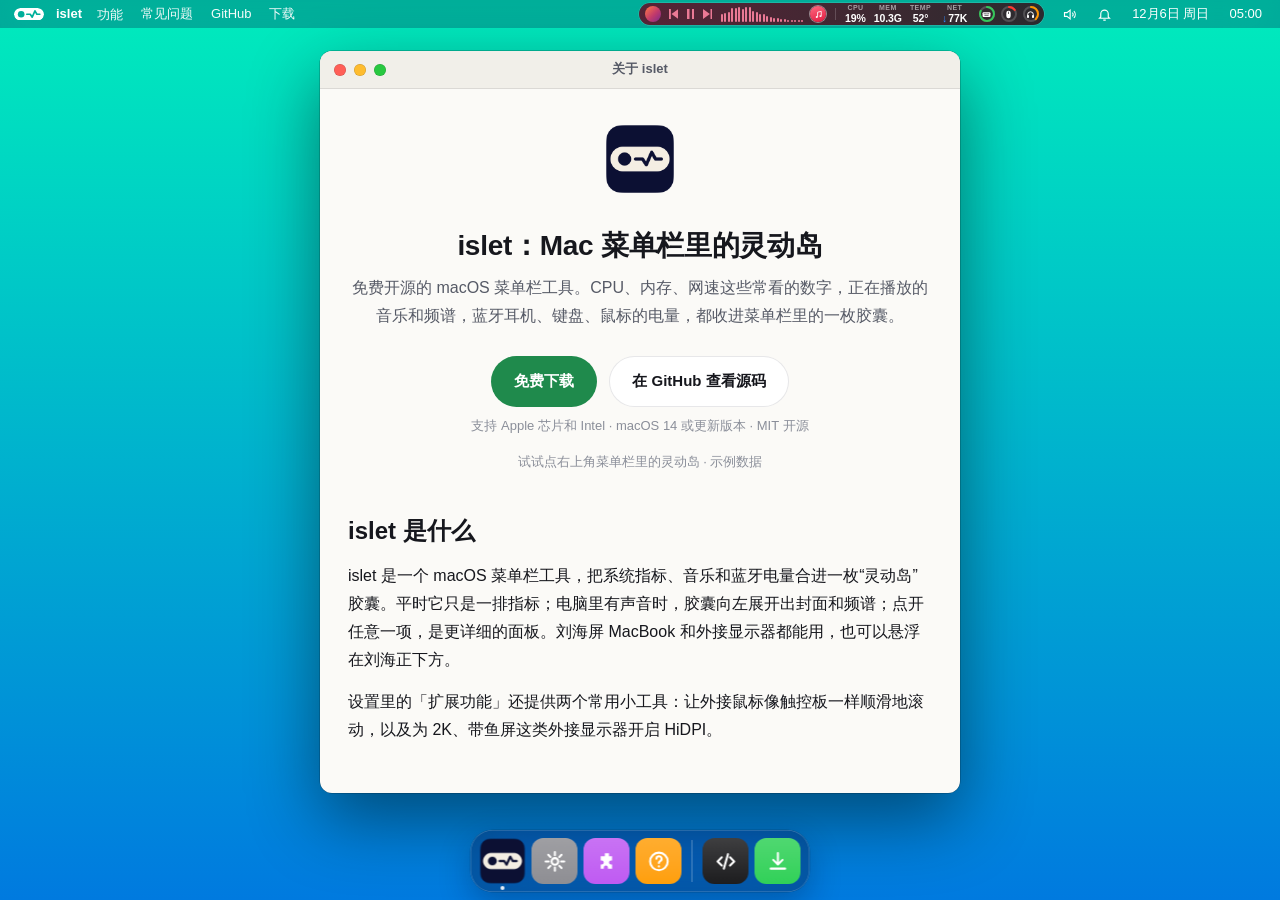
==== docs/index.html @ e3c12583 "官网：GitHub Pages 首页做成可交互的 macOS 桌面演示，另有 6 个功能介绍页 Co-Authored-By: Claude Opus 5.5 <noreply@anthropic.c" ====
<!doctype html>
<html lang="zh-CN">
<head>
<meta charset="utf-8">
<meta name="viewport" content="width=device-width, initial-scale=1">
<title>islet：免费开源的 Mac 菜单栏灵动岛</title>
<meta name="description" content="islet 是免费开源的 Mac 菜单栏工具：在菜单栏显示 CPU、内存、网速、温度等系统指标，正在播放的音乐和实时频谱，蓝牙耳机键盘鼠标电量，还支持鼠标平滑滚动和外接显示器 HiDPI。">
<link rel="canonical" href="https://buerxzhang.github.io/islet/">
<meta property="og:type" content="website">
<meta property="og:title" content="islet：免费开源的 Mac 菜单栏灵动岛">
<meta property="og:description" content="islet 是免费开源的 Mac 菜单栏工具：在菜单栏显示 CPU、内存、网速、温度等系统指标，正在播放的音乐和实时频谱，蓝牙耳机键盘鼠标电量，还支持鼠标平滑滚动和外接显示器 HiDPI。">
<meta property="og:url" content="https://buerxzhang.github.io/islet/">
<meta property="og:image" content="https://buerxzhang.github.io/islet/screenshots/hero.png">
<link rel="icon" href="icon.png">
<link rel="stylesheet" href="style.css">
<link rel="stylesheet" href="desktop.css">
<script type="application/ld+json">{"@context": "https://schema.org", "@type": "SoftwareApplication", "name": "islet", "operatingSystem": "macOS 14 或更新版本", "applicationCategory": "UtilitiesApplication", "description": "免费开源的 Mac 菜单栏灵动岛：系统指标、音乐频谱、蓝牙电量，以及鼠标平滑滚动和外接显示器 HiDPI。", "offers": {"@type": "Offer", "price": "0", "priceCurrency": "CNY"}, "downloadUrl": "https://github.com/Buerxzhang/islet/releases/latest", "url": "https://buerxzhang.github.io/islet/", "image": "https://buerxzhang.github.io/islet/screenshots/hero.png", "license": "https://opensource.org/licenses/MIT"}</script>
<script type="application/ld+json">{"@context": "https://schema.org", "@type": "FAQPage", "mainEntity": [{"@type": "Question", "name": "islet 免费吗？", "acceptedAnswer": {"@type": "Answer", "text": "免费，开源，使用 MIT 许可证，源代码在 GitHub 上公开。"}}, {"@type": "Question", "name": "支持哪些 Mac？", "acceptedAnswer": {"@type": "Answer", "text": "支持 Apple 芯片和 Intel，需要 macOS 14 或更新版本；实时频谱需要 macOS 14.2 或更新版本。刘海屏 MacBook 和外接显示器都能用。"}}, {"@type": "Question", "name": "第一次打开提示「无法验证开发者」怎么办？", "acceptedAnswer": {"@type": "Answer", "text": "在「应用程序」里右键 islet，选「打开」；或者到「系统设置 → 隐私与安全性」点「仍要打开」。"}}, {"@type": "Question", "name": "会收集我的数据吗？", "acceptedAnswer": {"@type": "Answer", "text": "不收集、不上传任何使用数据。只在查询公网 IP、测量延迟、检查和下载更新、查询 GitHub 标星数时联网；画频谱只读取电脑播放的声音，不录麦克风。"}}, {"@type": "Question", "name": "怎么更新？", "acceptedAnswer": {"@type": "Answer", "text": "在 islet 设置的「关于」页检查更新：先下载，下载好后再点重启完成更新，设置会保留。"}}]}</script>
</head>
<body>
<header class="top"><div class="wrap">
<a class="brand" href="./" data-win="about"><img src="icon.png" alt=""><svg class="mark" viewBox="152 362 720 300" aria-hidden="true"><mask id="m"><rect x="152" y="362" width="720" height="300" rx="150" fill="#fff"/><circle cx="324" cy="512" r="80" fill="#000"/><path d="M458 512H542L589 582L655 430L701 512H772" fill="none" stroke="#000" stroke-width="40" stroke-linecap="round" stroke-linejoin="round"/></mask><rect x="152" y="362" width="720" height="300" rx="150" fill="currentColor" mask="url(#m)"/></svg>islet</a>
<nav class="top">
<div class="mmenu"><a href="#features">功能</a><div class="drop">
<a href="system-monitor.html">系统指标</a>
<a href="notch-island.html">刘海灵动岛</a>
<a href="music-spectrum.html">音乐与频谱</a>
<a href="bluetooth-battery.html">蓝牙电量</a>
<a href="smooth-scroll.html">鼠标平滑滚动</a>
<a href="hidpi.html">外接屏 HiDPI</a>
<hr><a href="#features">全部功能</a></div></div>
<a href="#faq" data-win="faq">常见问题</a><a href="https://github.com/Buerxzhang/islet" target="_blank" rel="noopener">GitHub</a><a href="https://github.com/Buerxzhang/islet/releases/latest">下载</a>
</nav>
<div class="mright"><span class="island-mount"></span><button class="mi" data-pop="sound" aria-label="声音"><svg viewBox="0 0 24 24"><path d="M4 9h4l5-4v14l-5-4H4z"/><path d="M16.5 9a4 4 0 0 1 0 6M19 6.5a8 8 0 0 1 0 11"/></svg></button><button class="mi" data-pop="notif" aria-label="通知"><svg viewBox="0 0 24 24"><path d="M6 16v-5a6 6 0 0 1 12 0v5l2 2H4zM10 21h4"/></svg></button><span class="mi mdate"></span><span class="mi mtime"></span></div>
</div></header>
<main class="wrap desktop">
<section class="win" id="about"><div class="tb"><span class="tl r" title="关闭"></span><span class="tl y" title="关闭"></span><span class="tl g" title="放大"></span><span class="ttl">关于 islet</span></div><div class="wcontent">
<div class="hero">
<img class="icon" src="icon.png" alt="islet 图标">
<h1>islet：Mac 菜单栏里的灵动岛</h1>
<p class="lead">免费开源的 macOS 菜单栏工具。CPU、内存、网速这些常看的数字，正在播放的音乐和频谱，蓝牙耳机、键盘、鼠标的电量，都收进菜单栏里的一枚胶囊。</p>
<div class="actions"><a class="btn primary" href="https://github.com/Buerxzhang/islet/releases/latest">免费下载</a><a class="btn" href="https://github.com/Buerxzhang/islet" target="_blank" rel="noopener">在 GitHub 查看源码</a></div>
<p class="meta">支持 Apple 芯片和 Intel · macOS 14 或更新版本 · MIT 开源</p>
<p class="meta desk-only">试试点右上角菜单栏里的灵动岛 · 示例数据</p>
</div>
<figure class="shot page-only"><img src="screenshots/hero.png" width="860" alt="菜单栏里的 islet，下面是点开后的音乐和网速面板"></figure>

<section>
<h2>islet 是什么</h2>
<p>islet 是一个 macOS 菜单栏工具，把系统指标、音乐和蓝牙电量合进一枚“灵动岛”胶囊。平时它只是一排指标；电脑里有声音时，胶囊向左展开出封面和频谱；点开任意一项，是更详细的面板。刘海屏 MacBook 和外接显示器都能用，也可以悬浮在刘海正下方。</p>
<p>设置里的「扩展功能」还提供两个常用小工具：让外接鼠标像触控板一样顺滑地滚动，以及为 2K、带鱼屏这类外接显示器开启 HiDPI。</p>
</section>

<section id="features">
<h2>功能</h2>
<div class="grid">
<a class="card" href="system-monitor.html"><strong>Mac 菜单栏怎么显示 CPU、内存、网速和温度</strong><span>CPU、GPU、内存、网速、温度、功耗、风扇，一排看全，点开有走势和应用排行。</span></a>
<a class="card" href="notch-island.html"><strong>Mac 上有类似 iPhone 灵动岛的软件吗</strong><span>刘海屏和普通屏都能用：平时是一排指标，有声音时展开封面和频谱。</span></a>
<a class="card" href="music-spectrum.html"><strong>Mac 菜单栏显示正在播放的音乐和实时频谱</strong><span>支持常见的音乐播放器，频谱跟着封面变色。</span></a>
<a class="card" href="bluetooth-battery.html"><strong>Mac 菜单栏怎么直接看到蓝牙耳机、键盘、鼠标的电量</strong><span>每台设备一个电量圆环，低电量自动提醒，点一下就能连接或断开。</span></a>
<a class="card" href="smooth-scroll.html"><strong>Mac 外接鼠标滚轮一卡一卡的，怎么像触控板一样顺滑</strong><span>让有刻度的鼠标滚轮滚得像触控板一样顺滑，触控板不受影响。</span></a>
<a class="card" href="hidpi.html"><strong>Mac 外接 2K 显示器字体发虚，怎么开启 HiDPI</strong><span>一键为 2K、带鱼屏添加 HiDPI 档位，文字更细腻，切换分辨率也更直观。</span></a>
</div>
</section>
</div></section>

<section class="win closed" id="faq"><div class="tb"><span class="tl r" title="关闭"></span><span class="tl y" title="关闭"></span><span class="tl g" title="放大"></span><span class="ttl">常见问题</span></div><div class="wcontent">
<h2>常见问题</h2>
<details><summary>islet 免费吗？</summary><p>免费，开源，使用 MIT 许可证，源代码在 GitHub 上公开。</p></details>
<details><summary>支持哪些 Mac？</summary><p>支持 Apple 芯片和 Intel，需要 macOS 14 或更新版本；实时频谱需要 macOS 14.2 或更新版本。刘海屏 MacBook 和外接显示器都能用。</p></details>
<details><summary>第一次打开提示「无法验证开发者」怎么办？</summary><p>在「应用程序」里右键 islet，选「打开」；或者到「系统设置 → 隐私与安全性」点「仍要打开」。</p></details>
<details><summary>会收集我的数据吗？</summary><p>不收集、不上传任何使用数据。只在查询公网 IP、测量延迟、检查和下载更新、查询 GitHub 标星数时联网；画频谱只读取电脑播放的声音，不录麦克风。</p></details>
<details><summary>怎么更新？</summary><p>在 islet 设置的「关于」页检查更新：先下载，下载好后再点重启完成更新，设置会保留。</p></details>
</div></section>

<section class="win feature closed" id="feature"><div class="tb"><span class="tl r" title="关闭"></span><span class="tl y" title="关闭"></span><span class="tl g" title="放大"></span><span class="ttl">功能</span></div><div class="wcontent"></div></section>
</main>
<nav class="dock" aria-label="程序坞（装饰）"></nav>
<script src="desktop.js" defer></script>

<footer><div class="wrap">
islet · 菜单栏里的灵动岛 · 免费开源（MIT） · <a href="https://github.com/Buerxzhang/islet">GitHub</a> · <a href="https://github.com/Buerxzhang/islet/issues">反馈问题</a>
</div></footer>
</body>
</html>
---- docs/style.css ----
:root {
  --bg: #fbfaf7;
  --card: #ffffff;
  --text: #16171d;
  --text2: #565a66;
  --text3: #8a8e99;
  --line: rgba(20, 22, 40, 0.1);
  --accent: #0c1033;
  --accent-text: #2a4bd7;
  --cta: #1f8a4c;
  --cta-text: #ffffff;
  --soft: #f1efe9;
}
@media (prefers-color-scheme: dark) {
  :root {
    --bg: #0f1016;
    --card: #181a22;
    --text: #eceef3;
    --text2: #a7abb7;
    --text3: #737887;
    --line: rgba(255, 255, 255, 0.1);
    --accent: #f4eee3;
    --accent-text: #8fa7ff;
    --cta: #2fa463;
    --soft: #1d1f28;
  }
}
* { box-sizing: border-box; }
html { -webkit-text-size-adjust: 100%; }
body {
  margin: 0;
  background: var(--bg);
  color: var(--text);
  font-family: -apple-system, BlinkMacSystemFont, "PingFang SC", "Hiragino Sans GB", "Microsoft YaHei", sans-serif;
  font-size: 16px;
  line-height: 1.75;
}
a { color: var(--accent-text); text-decoration: none; }
a:hover { text-decoration: underline; }
img { max-width: 100%; height: auto; }
.wrap { max-width: 880px; margin: 0 auto; padding: 0 20px; }

header.top { border-bottom: 1px solid var(--line); }
header.top .wrap { display: flex; align-items: center; justify-content: space-between; height: 60px; gap: 16px; }
.brand { display: flex; align-items: center; gap: 10px; color: var(--text); font-weight: 600; font-size: 17px; }
.brand img { width: 28px; height: 28px; border-radius: 7px; }
.brand:hover { text-decoration: none; }
nav.top a { color: var(--text2); font-size: 14px; margin-left: 18px; }

.hero { text-align: center; padding: 56px 0 24px; }
.hero .icon { width: 104px; height: 104px; border-radius: 24px; }
h1 { font-size: 34px; line-height: 1.3; margin: 18px 0 10px; letter-spacing: -0.01em; }
.lead { font-size: 18px; color: var(--text2); max-width: 640px; margin: 0 auto; }
.actions { display: flex; justify-content: center; flex-wrap: wrap; gap: 12px; margin: 26px 0 8px; }
.btn { display: inline-block; padding: 11px 22px; border-radius: 999px; font-weight: 600; font-size: 15px; border: 1px solid var(--line); color: var(--text); background: var(--card); }
.btn.primary { background: var(--cta); color: var(--cta-text); border-color: transparent; }
.btn:hover { text-decoration: none; opacity: 0.92; }
.meta { color: var(--text3); font-size: 13px; text-align: center; }

.shot { margin: 28px auto; text-align: center; }
.shot img { border-radius: 14px; border: 1px solid var(--line); background: var(--card); }
.shot.bar img { border-radius: 10px; }
.shot figcaption { color: var(--text3); font-size: 13px; margin-top: 8px; }

section { padding: 28px 0; }
h2 { font-size: 24px; line-height: 1.4; margin: 0 0 14px; }
h3 { font-size: 18px; margin: 22px 0 6px; }
p { margin: 0 0 14px; }
ul, ol { padding-left: 22px; margin: 0 0 14px; }
li { margin: 4px 0; }

.grid { display: grid; grid-template-columns: repeat(auto-fit, minmax(240px, 1fr)); gap: 14px; }
.card { display: block; background: var(--card); border: 1px solid var(--line); border-radius: 14px; padding: 18px 18px 14px; color: var(--text); }
.card:hover { text-decoration: none; border-color: var(--accent-text); }
.card strong { display: block; font-size: 16px; margin-bottom: 4px; }
.card span { color: var(--text2); font-size: 14px; line-height: 1.6; }

.answer { background: var(--soft); border-radius: 14px; padding: 18px 20px; margin: 8px 0 20px; }
.answer p:last-child { margin-bottom: 0; }

details { border-bottom: 1px solid var(--line); padding: 12px 0; }
summary { cursor: pointer; font-weight: 600; }
details p { margin: 8px 0 0; color: var(--text2); }

.crumb { font-size: 13px; color: var(--text3); padding-top: 28px; }
.crumb a { color: var(--text3); }
article h1 { font-size: 30px; margin-top: 8px; }

footer { border-top: 1px solid var(--line); margin-top: 40px; padding: 26px 0 40px; color: var(--text3); font-size: 13px; }
footer a { color: var(--text2); }

@media (max-width: 600px) {
  h1 { font-size: 27px; }
  article h1 { font-size: 24px; }
  .lead { font-size: 16px; }
  nav.top a.hide-sm { display: none; }
}
---- docs/desktop.css ----
/* 首页：宽屏时整页是一张仿 macOS 的桌面（html.desk，由 desktop.js 打开）；
   窄屏或没有脚本时，同一份内容按普通网页排列。所有数字都是示例数据。 */

/* ---------- 普通网页（窄屏 / 无脚本） ---------- */
.mright, .dock, .win > .tb, .win.feature, .win.settings, .island-mount, .pop, .panel { display: none; }
.mmenu { position: relative; display: inline-block; }
.mmenu .drop { display: none; }
.win { display: block; }
.win .wcontent { padding: 0; }
#faq { padding-bottom: 20px; }

/* ---------- 桌面 ---------- */
html.desk, html.desk body { height: 100%; overflow: hidden; }
html.desk body {
  margin: 0; color: #1d1d1f; user-select: none; -webkit-user-select: none;
  font-family: -apple-system, BlinkMacSystemFont, "PingFang SC", "Hiragino Sans GB", sans-serif;
  /* 壁纸：上方青绿、下方蓝色的渐变 */
  background-image: linear-gradient(0deg, #007adf 0%, #00ecbc 100%);
}
html.desk a { text-decoration: none; }

/* 菜单栏 */
html.desk header.top { position: fixed; z-index: 9800; top: 0; left: 0; right: 0; height: 28px; border: 0;
  background: rgba(0, 45, 90, 0.34); backdrop-filter: blur(24px) saturate(1.4); -webkit-backdrop-filter: blur(24px) saturate(1.4); color: #fff; }
html.desk header.top .wrap { max-width: none; height: 28px; padding: 0 10px 0 14px; gap: 0; }
html.desk .brand { color: #fff; font-size: 13px; font-weight: 700; gap: 14px; }
html.desk .brand img { width: 16px; height: 16px; border-radius: 4px; }
html.desk nav.top { margin-right: auto; margin-left: 6px; display: flex; align-items: center; }
html.desk nav.top a, html.desk .mmenu > a { color: #fff; font-size: 13px; margin: 0; padding: 2px 9px; border-radius: 5px; display: inline-block; opacity: 0.95; }
html.desk nav.top a:hover, html.desk .mmenu.open > a { background: rgba(255,255,255,0.2); text-decoration: none; }
html.desk .mmenu .drop { display: none; position: absolute; top: 25px; left: 0; min-width: 300px; padding: 5px;
  background: rgba(246, 246, 250, 0.82); backdrop-filter: blur(30px); -webkit-backdrop-filter: blur(30px); border-radius: 9px;
  box-shadow: 0 12px 34px rgba(0,0,0,0.3), 0 0 0 0.5px rgba(0,0,0,0.2); }
html.desk .mmenu.open .drop { display: block; }
html.desk .mmenu .drop a { display: block; color: #1d1d1f; font-size: 13px; padding: 5px 10px; border-radius: 5px; opacity: 1; }
html.desk .mmenu .drop a:hover { background: #2f7cf6; color: #fff; }
html.desk .mmenu .drop hr { border: 0; height: 0.5px; background: rgba(0,0,0,0.15); margin: 4px 8px; }
html.desk .mright { display: flex; align-items: center; gap: 4px; color: #fff; font-size: 13px; }
html.desk .island-mount { display: block; margin-right: 6px; }
html.desk .mright .mi { border: 0; background: none; color: #fff; font: inherit; padding: 2px 8px; border-radius: 5px; display: flex; align-items: center; gap: 6px; cursor: default; }
html.desk .mright button.mi { cursor: pointer; }
html.desk .mright button.mi:hover, html.desk .mright .mi.open { background: rgba(255,255,255,0.2); }
html.desk .mright > .mi svg { width: 15px; height: 15px; fill: none; stroke: currentColor; stroke-width: 1.8; }
html.desk .mright .mtime { font-variant-numeric: tabular-nums; }

/* 窗口 */
html.desk main.desktop { position: fixed; top: 28px; left: 0; right: 0; bottom: 0; max-width: none; padding: 0; }
html.desk .win { display: flex; position: absolute; flex-direction: column; overflow: hidden; border-radius: 12px; background: var(--bg);
  box-shadow: 0 26px 70px rgba(0,0,0,0.45), 0 0 0 0.5px rgba(0,0,0,0.35); color: var(--text); padding: 0; user-select: text; -webkit-user-select: text; }
html.desk .win.closed { display: none; }
html.desk .win.max { left: 0 !important; top: 0 !important; width: 100% !important; height: calc(100% - 84px) !important; border-radius: 0; }
html.desk .win > .tb { display: flex; flex: none; height: 38px; align-items: center; gap: 8px; padding: 0 14px; position: relative;
  background: var(--soft); border-bottom: 1px solid var(--line); cursor: default; user-select: none; -webkit-user-select: none; }
html.desk .win > .tb .ttl { position: absolute; left: 80px; right: 80px; text-align: center; font-size: 13px; font-weight: 600; color: var(--text2); pointer-events: none; white-space: nowrap; overflow: hidden; text-overflow: ellipsis; }
html.desk .tl { width: 12px; height: 12px; border-radius: 50%; box-shadow: inset 0 0 0 0.5px rgba(0,0,0,0.2); cursor: pointer; position: relative; z-index: 1; }
html.desk .tl.r { background: #ff5f57; } html.desk .tl.y { background: #febc2e; } html.desk .tl.g { background: #28c840; }
html.desk .win > .tb:hover .tl::after { position: absolute; inset: 0; display: grid; place-items: center; font-size: 9px; line-height: 12px; color: rgba(0,0,0,0.55); font-weight: 700; }
html.desk .win > .tb:hover .tl.r::after { content: "×"; } html.desk .win > .tb:hover .tl.y::after { content: "–"; } html.desk .win > .tb:hover .tl.g::after { content: "+"; }
html.desk .win .wcontent { flex: 1; overflow-y: auto; padding: 0 28px 28px; scrollbar-width: thin; }
html.desk #about .hero { padding: 28px 0 8px; }
html.desk #about .hero .icon { width: 84px; height: 84px; }
html.desk #about h1 { font-size: 28px; }
html.desk #about .lead { font-size: 16px; }
html.desk #about section { padding: 18px 0; }
html.desk #faq .wcontent { padding-top: 18px; }
html.desk #faq h2 { display: none; }
html.desk .win.feature article h1 { font-size: 24px; }
html.desk .win.feature .crumb { display: none; }
html.desk .win .loading { color: var(--text3); padding: 40px 0; text-align: center; }
html.desk footer { display: none; }

/* 菜单栏弹出的小窗：声音、通知 */
html.desk .pop { display: none; position: fixed; top: 32px; z-index: 9600; width: 320px; padding: 12px; border-radius: 14px;
  background: var(--pn-glass); backdrop-filter: blur(30px); -webkit-backdrop-filter: blur(30px);
  box-shadow: 0 18px 50px rgba(0,0,0,0.35), 0 0 0 0.5px rgba(0,0,0,0.2); font-size: 12.5px; color: var(--pn-text); }
html.desk .pop.show { display: block; }
.pop h4 { margin: 2px 4px 10px; font-size: 13px; }
.pop .note { display: flex; gap: 10px; background: var(--pn-card); border-radius: 12px; padding: 10px 12px; margin-bottom: 8px; box-shadow: 0 0 0 0.5px var(--pn-stroke); }
.pop .note img { width: 28px; height: 28px; border-radius: 7px; flex: none; }
.pop .note b { display: block; font-size: 12.5px; }
.pop .note span { color: var(--pn-text2); }
.pop .note time { margin-left: auto; color: var(--pn-text3); font-size: 11px; white-space: nowrap; }
.pop .empty { text-align: center; color: var(--pn-text3); padding: 10px 0 4px; }
.pop .clear { display: block; margin: 4px auto 0; border: 0; background: none; color: var(--pn-accent-text); font: inherit; cursor: pointer; }

/* 程序坞：鼠标靠近时图标变大并把两边挤开（改的是尺寸，不是缩放，所以不会叠在一起） */
html.desk .dock { display: flex; position: fixed; z-index: 9700; left: 50%; bottom: 8px; transform: translateX(-50%); align-items: flex-end; gap: 6px; height: 62px;
  padding: 0 9px 8px; box-sizing: border-box; border-radius: 22px; background: rgba(8, 22, 52, 0.38); backdrop-filter: blur(26px) saturate(1.6); -webkit-backdrop-filter: blur(26px) saturate(1.6);
  box-shadow: 0 0 0 0.5px rgba(255,255,255,0.28) inset, 0 0 0 0.5px rgba(0,0,0,0.2), 0 12px 32px rgba(0,20,60,0.3); }
.dock .app { --s: 46px; position: relative; width: var(--s); height: var(--s); flex: none; cursor: pointer; }
.dock .app .ic { position: relative; width: 100%; height: 100%; border-radius: 26%; display: grid; place-items: center; overflow: hidden; }
.dock .app .ic svg { width: 54%; height: 54%; }
.dock .app img.ic { object-fit: cover; box-shadow: none; border-radius: 0; transform: scale(1.2); }   /* 图标文件自带圆角方块和留白 */
.dock .app .tip { position: absolute; bottom: calc(100% + 14px); left: 50%; transform: translateX(-50%); white-space: nowrap; font-size: 13px; color: #1d1d1f;
  background: rgba(236,236,240,0.92); padding: 3px 10px; border-radius: 7px; box-shadow: 0 2px 10px rgba(0,0,0,0.25), 0 0 0 0.5px rgba(0,0,0,0.15); opacity: 0; pointer-events: none; transition: opacity .1s; }
.dock .app:hover .tip { opacity: 1; }
.dock .app.run::after { content: ""; position: absolute; bottom: -6px; left: 50%; width: 4px; height: 4px; margin-left: -2px; border-radius: 50%; background: rgba(255,255,255,0.9); }
.dock .app.bounce { animation: bounce .7s ease; }
@keyframes bounce { 0%, 100% { translate: 0 0; } 30% { translate: 0 -18px; } 55% { translate: 0 0; } 75% { translate: 0 -6px; } }
.dock .gap { width: 1px; height: 42px; background: rgba(255,255,255,0.3); margin: 0 4px 2px; align-self: flex-end; }
.dock .app .ic.cal { background: linear-gradient(180deg, #fff, #f1f1f4); display: flex; flex-direction: column; align-items: center; justify-content: center; gap: 0; }
.dock .app .ic.cal i { font-style: normal; font-size: calc(var(--s) * 0.19); font-weight: 600; color: #ff3b30; line-height: 1; }
.dock .app .ic.cal b { font-size: calc(var(--s) * 0.5); font-weight: 300; color: #2b2b2f; line-height: 1; letter-spacing: -0.03em; }

/* 灵动岛 */
.island { position: relative; width: max-content; height: 22px; background: #000;
  border-radius: 12px; display: flex; align-items: center; padding: 0 3px 0 3px; box-shadow: 0 0 0 0.5px rgba(255,255,255,0.22); }
.seg { height: 22px; display: flex; align-items: center; padding: 0 6px; border-radius: 9px; cursor: pointer; color: #fff; }
.seg:hover { background: rgba(255,255,255,0.10); }
.seg.on { background: rgba(255,255,255,0.18); }
.seg.music { gap: 0; padding: 0 4px 0 2.5px; }
.cover { width: 16px; height: 16px; border-radius: 50%; margin-right: 4.5px; flex: none; background: linear-gradient(135deg, #ff7a45, #c23a6b 55%, #7a2a8c); }
/* 和软件一样：三个按钮同高（10），每个占 17 宽，颜色跟频谱 */
.ctls { display: flex; margin-right: 4.5px; }
.ctls i { width: 17px; height: 22px; display: grid; place-items: center; border-radius: 6px; }
.ctls svg { height: 10px; width: auto; fill: var(--bar, #f2f2f2); }
.bars { display: flex; align-items: flex-end; gap: 1.5px; height: 16px; }
.bars i { display: block; width: 2px; border-radius: 1px; background: var(--bar, #f2f2f2); height: 2px; }
.bars.dots i { background: radial-gradient(circle, var(--bar, #f2f2f2) 0.95px, transparent 1.15px) center bottom / 2px 2.8px repeat-y; border-radius: 0; }
.cover.spin { animation: spin 6s linear infinite; }
@keyframes spin { to { transform: rotate(360deg); } }
.island.float { position: fixed; top: 40px; left: 50%; transform: translateX(-50%); z-index: 9000; box-shadow: 0 8px 24px rgba(0,0,0,0.35), 0 0 0 0.5px rgba(255,255,255,0.22); }
.music .app-ic { width: 16px; height: 16px; border-radius: 50%; margin-left: 7px; flex: none; background: linear-gradient(160deg, #ff6b81, #e0193f); box-shadow: 0 0 0 1px rgba(255,255,255,0.45); display: grid; place-items: center; }
.music .app-ic svg { width: 11px; height: 11px; }
.divider { width: 1px; height: 12px; background: rgba(255,255,255,0.18); margin: 0 5px; }
.metric { flex-direction: column; justify-content: center; align-items: center; line-height: 1; padding: 0 3px; margin: 0 1px; }
.metric b { font-size: 7px; letter-spacing: 0.06em; color: rgba(255,255,255,0.55); font-weight: 700; }
.metric span { font-size: 10.5px; font-weight: 700; font-stretch: condensed; font-variant-numeric: tabular-nums; margin-top: 2px; letter-spacing: -0.01em; }
.seg.net { gap: 6px; padding: 0 3px; }
.seg.net .metric { display: flex; flex-direction: column; align-items: center; line-height: 1; }
.seg.net em { font-style: normal; margin-right: 1px; }
.seg.net em.dn { color: #2f8cff; } .seg.net em.upc { color: #34c759; } .seg.net em.idle { color: rgba(255,255,255,0.4); }
.bt { gap: 6px; padding: 0 2.5px; margin-left: 2px; }
.ring { position: relative; width: 16px; height: 16px; flex: none; }
.ring svg.r { width: 16px; height: 16px; transform: rotate(-90deg); display: block; }
.ring svg.g { position: absolute; inset: 0; margin: auto; width: 9px; height: 9px; }

/* 面板 */
.panel { position: fixed; top: 32px; z-index: 9500; width: 320px; box-sizing: border-box; max-height: calc(100vh - 120px); overflow-y: auto; scrollbar-width: none; background: var(--pn-bg); border-radius: 14px; padding: 14px;
  box-shadow: 0 18px 50px rgba(0,0,0,0.38), 0 0 0 0.5px rgba(0,0,0,0.18); font-size: 12px; color: var(--pn-text);
  opacity: 0; transform: translateY(-6px) scale(0.98); transform-origin: top center; transition: opacity .16s ease, transform .16s ease; pointer-events: none; }
.panel.show { opacity: 1; transform: none; pointer-events: auto; }
.ph { display: flex; align-items: center; gap: 8px; margin: 2px 2px 10px; }
.ph .t { font-size: 15px; font-weight: 600; }
.ph svg { width: 18px; height: 18px; }
.gearbtn { margin-left: auto; cursor: pointer; display: flex; padding: 3px; border-radius: 6px; }
.gearbtn:hover { background: var(--pn-hover); }
.ph .gear { width: 15px; height: 15px; stroke: var(--pn-text2); fill: none; stroke-width: 1.6; }
.pc { background: var(--pn-card); border-radius: 11px; box-shadow: 0 0 0 0.5px var(--pn-stroke); padding: 12px; }
.sec { font-size: 12px; font-weight: 500; color: var(--pn-text2); margin: 12px 2px 6px; }
.hero-row { display: flex; align-items: center; gap: 14px; }
.gauge { width: 96px; height: 96px; position: relative; flex: none; }
.gauge svg { width: 96px; height: 96px; transform: rotate(-90deg); }
.gauge .v { position: absolute; inset: 0; display: grid; place-content: center; text-align: center; }
.gauge .v b { font-size: 22px; font-weight: 700; line-height: 1.1; font-variant-numeric: tabular-nums; }
.gauge .v small { font-size: 10px; color: var(--pn-text3); }
.kv { display: grid; grid-template-columns: auto 1fr; gap: 6px 14px; font-size: 12px; }
.kv dt { color: var(--pn-text3); }
.kv dd { margin: 0; font-weight: 600; font-variant-numeric: tabular-nums; }
.segctl { display: inline-flex; background: var(--pn-inset); border-radius: 7px; padding: 2px; margin: 12px 0 6px; }
.segctl button { border: 0; background: none; font: inherit; font-size: 11px; font-weight: 500; color: var(--pn-text2); padding: 3px 10px; border-radius: 5px; cursor: pointer; }
.segctl button.sel { background: var(--pn-sel); color: var(--pn-accent-text); box-shadow: 0 0 0 1px rgba(26,155,215,0.45) inset; }
.chart { width: 100%; height: 56px; display: block; }
.chart-foot { display: flex; justify-content: space-between; color: var(--pn-text3); font-size: 11px; margin-top: 4px; }
.legend i { display: inline-block; width: 8px; height: 3px; border-radius: 2px; margin: 0 4px 2px 0; vertical-align: middle; }
.rank-h, .rank-r { display: grid; grid-template-columns: 18px 1fr 52px; align-items: center; gap: 8px; }
.rank-h.two, .rank-r.two { grid-template-columns: 18px 1fr 50px 46px; }
.rank-h { color: var(--pn-text3); font-size: 11px; margin-bottom: 4px; }
.rank-h span:first-child { grid-column: 1 / 3; }
.rank-r { padding: 4px 0; }
.rank-r .ic { width: 16px; height: 16px; border-radius: 4px; color: #fff; font-size: 9px; font-weight: 700; display: grid; place-items: center; }
.rank-r .nm { overflow: hidden; }
.rank-r .nm div { white-space: nowrap; overflow: hidden; text-overflow: ellipsis; }
.rank-r .nm em { display: block; height: 2px; border-radius: 1px; background: #8ccbe9; margin-top: 2px; }
.rank-r .num, .rank-h .num { text-align: right; font-variant-numeric: tabular-nums; }
.rank-r .num { font-weight: 600; }
.pf { display: flex; justify-content: space-between; color: var(--pn-text3); margin: 10px 2px 0; }
.pf span:last-child b { font-weight: 500; color: var(--pn-text); margin-left: 12px; }
.rows .r { display: flex; justify-content: space-between; padding: 6px 0; border-top: 0.5px solid var(--pn-sep); }
.rows .r:first-child { border-top: 0; padding-top: 0; }
.rows .r span:first-child { color: var(--pn-text3); }
.rows .r span:last-child { font-weight: 600; }

/* 音乐面板 */
.mcard { background: linear-gradient(160deg, #fbd9e1 0%, #fdeef2 60%, #fff 100%); border-radius: 11px; padding: 12px; box-shadow: 0 0 0 0.5px var(--pn-hover); }
.mtop { display: flex; gap: 12px; align-items: center; }
.mtop .art { width: 62px; height: 62px; border-radius: 10px; background: linear-gradient(135deg, #ff7a45, #c23a6b 55%, #7a2a8c); box-shadow: 0 6px 14px rgba(160,40,90,0.3); flex: none; }
.mtop .meta b { display: block; font-size: 14px; }
.mtop .meta span { color: var(--pn-text3); display: block; }
.mtop .meta small { color: var(--pn-text3); }
.mtop .meta small::before { content: ""; display: inline-block; width: 6px; height: 6px; border-radius: 50%; background: #1b8a3e; margin-right: 4px; vertical-align: 1px; }
.mbars { display: flex; align-items: flex-end; gap: 3px; height: 54px; margin: 12px 0 8px; }
.mbars i { flex: 1; border-radius: 3px; background: #e5577a; min-height: 6px; opacity: 0.9; }
.prog { height: 3px; border-radius: 2px; background: var(--pn-sep); position: relative; }
.prog em { position: absolute; left: 0; top: 0; bottom: 0; background: #e5577a; border-radius: 2px; }
.ptime { display: flex; justify-content: space-between; color: var(--pn-text3); font-size: 10.5px; margin-top: 4px; font-variant-numeric: tabular-nums; }
.mctl { display: flex; justify-content: center; gap: 46px; margin: 8px 0 2px; }
.mctl button { border: 0; background: none; cursor: pointer; padding: 4px; border-radius: 6px; }
.mctl button:hover { background: var(--pn-hover); }
.mctl svg { width: 18px; height: 18px; fill: var(--pn-text); display: block; }
.mctl button.big svg { width: 22px; height: 22px; }
.vol { display: flex; align-items: center; gap: 10px; }
.vol input { flex: 1; accent-color: var(--pn-accent); }
.vol span { width: 32px; text-align: right; color: var(--pn-text2); font-variant-numeric: tabular-nums; }
.dev { display: flex; align-items: center; gap: 10px; padding: 6px 0; cursor: pointer; }
.dev .di { width: 26px; height: 26px; border-radius: 50%; background: var(--pn-inset); display: grid; place-items: center; }
.dev .di svg { width: 14px; height: 14px; stroke: var(--pn-text2); fill: none; stroke-width: 1.6; }
.dev.sel .di { background: var(--pn-accent); }
.dev.sel .di svg { stroke: #fff; }
.dev span:last-child { margin-left: auto; color: var(--pn-text3); }

/* 蓝牙面板 */
.bt-top { display: grid; grid-template-columns: repeat(3, 1fr); row-gap: 10px; text-align: center; }
.empty-bt { grid-column: 1 / -1; color: var(--pn-text3); padding: 16px; }
.bt-dev { cursor: pointer; padding: 4px 6px; border-radius: 10px; }
.bt-dev:hover { background: var(--pn-hover); }
.bt-dev .big { width: 58px; height: 58px; margin: 0 auto 4px; position: relative; }
.bt-dev .big svg.r { width: 58px; height: 58px; transform: rotate(-90deg); }
.bt-dev .big .g { position: absolute; inset: 0; display: grid; place-items: center; }
.bt-dev .big .g svg { width: 20px; height: 20px; stroke: var(--pn-text); fill: none; stroke-width: 1.5; }
.bt-dev small { color: var(--pn-text2); display: block; white-space: nowrap; overflow: hidden; text-overflow: ellipsis; }
.bt-dev b { font-size: 13px; }
.bt-other { display: flex; align-items: center; gap: 10px; }
.bt-other .di { width: 28px; height: 28px; border-radius: 50%; background: var(--pn-inset); display: grid; place-items: center; }
.bt-other .di svg { width: 16px; height: 16px; stroke: var(--pn-text2); fill: none; stroke-width: 1.5; }
.bt-other button { margin-left: auto; border: 0; background: none; color: var(--pn-accent-text); font: inherit; cursor: pointer; }
.toggle { margin-left: auto; width: 32px; height: 18px; border-radius: 9px; background: var(--pn-accent); position: relative; }
.toggle::after { content: ""; position: absolute; right: 2px; top: 2px; width: 14px; height: 14px; border-radius: 50%; background: var(--pn-card); }

.win h3 { font-size: 20px; margin: 0 0 12px; font-weight: 700; }

/* 只在某一种模式下出现的内容 */
.desk-only { display: none; }
html.desk .desk-only { display: block; }
html.desk .page-only { display: none; }
html.desk .panel { display: block; }

@keyframes flash { 0%, 60% { background: rgba(26,155,215,0.16); } 100% { background: transparent; } }

/* 菜单栏左上角：只用 islet 的胶囊标志（白色，镂空圆点和脉搏线），不要深色方块底 */
.brand .mark { display: none; }
html.desk .brand img { display: none; }
html.desk .brand .mark { display: block; width: 30px; height: 12.5px; color: #fff; }
html.desk .brand { gap: 12px; }

/* ---------- 设置窗口：尺寸和颜色照软件（浅色 Palette、Typo） ---------- */
html.desk .win.settings { background: var(--pn-bg); color: var(--pn-text); font-size: 12px; }
html.desk .win.settings > .tb { background: var(--pn-bg); border-bottom: 1px solid var(--pn-sep); }
html.desk .win.settings > .tb .ttl { color: var(--pn-text2); }
.settings .wb { flex: 1; display: flex; min-height: 0; }
.settings .side { width: 190px; flex: none; padding: 14px 10px; background: var(--pn-side); display: flex; flex-direction: column; gap: 2px; }
.settings .sep-v { width: 1px; flex: none; background: var(--pn-sep); }
.settings .nav { display: flex; align-items: center; gap: 10px; height: 34px; padding: 0 8px; border-radius: 8px; cursor: pointer; }
.settings .nav.sel { background: rgba(26,155,215,0.2); font-weight: 500; }
.settings .nav small { margin-left: auto; color: var(--pn-text3); font-size: 11px; }
.settings .side .sep { height: 1px; background: var(--pn-sep); margin: 6px 8px; }
.settings .tile { display: grid; place-items: center; flex: none; }
.settings .tile svg { width: 54%; height: 54%; }
.settings .content { flex: 1; min-width: 0; overflow-y: auto; padding: 20px 22px; scrollbar-width: none; position: relative; }
.settings .content::-webkit-scrollbar { display: none; }
.settings h3 { font-size: 20px; font-weight: 600; margin: 0 0 18px; }
.settings .section { margin-bottom: 18px; }
.settings .sh { font-weight: 500; color: var(--pn-text2); margin-bottom: 8px; display: flex; justify-content: space-between; align-items: baseline; gap: 12px; }
.settings .sh small { font-weight: 400; font-size: 11px; color: var(--pn-text3); }
.settings .sh.hidden-h { margin-top: 16px; }
.settings .card { background: var(--pn-card); border-radius: 10px; box-shadow: inset 0 0 0 1px var(--pn-stroke); padding: 12px; }
.settings .div { height: 1px; background: var(--pn-sep); }
.settings .row { display: flex; align-items: center; gap: 12px; padding: 6px 0; }
.settings .st { flex: 1; min-width: 0; }
.settings .st small { display: block; color: var(--pn-text3); font-size: 11px; margin-top: 2px; line-height: 1.4; }
.settings .muted { color: var(--pn-text3); font-size: 11px; }
.settings .val { color: var(--pn-text); font-size: 12px; }
.settings .tg { width: 30px; height: 17px; border-radius: 9px; background: var(--pn-inset); position: relative; cursor: pointer; flex: none; transition: background .15s; }
.settings .tg::after { content: ""; position: absolute; left: 2px; top: 2px; width: 13px; height: 13px; border-radius: 50%; background: var(--pn-card); box-shadow: 0 1px 2px rgba(0,0,0,0.25); transition: left .15s; }
.settings .tg.on { background: var(--pn-accent); }
.settings .tg.on::after { left: 15px; }
.settings .sg { display: flex; gap: 2px; padding: 2px; background: var(--pn-inset); border-radius: 8px; flex: none; }
.settings .sg button { flex: 1; min-height: 26px; border: 0; background: none; font: inherit; font-weight: 500; color: var(--pn-text2); border-radius: 6px; cursor: pointer; white-space: nowrap; padding: 0 6px; }
.settings .sg button.sel { background: var(--pn-sel); color: var(--pn-accent-text); box-shadow: inset 0 0 0 1px rgba(26,155,215,0.45); }
.settings .pbtn { border: 1px solid var(--pn-stroke2); background: var(--pn-card); border-radius: 7px; padding: 4px 10px; font: inherit; font-weight: 500; color: var(--pn-text); cursor: pointer; text-decoration: none; white-space: nowrap; flex: none; }
.settings .btns { display: flex; gap: 8px; flex: none; }
.settings .preview { display: flex; flex-direction: column; align-items: center; gap: 10px; margin-bottom: 18px; }
.settings .preview .pv { height: 36px; display: flex; align-items: center; justify-content: center; pointer-events: none; }
.settings .preview .pv .island { display: flex !important; }
.settings .preview small { color: var(--pn-text3); font-size: 11px; }
.settings .list { padding: 6px 12px; }
.settings .item { display: flex; align-items: center; gap: 10px; padding: 6px 0; cursor: grab; border-radius: 8px; }
.settings .item.dragging { opacity: 0.25; }
.settings .item .chev { width: 12px; display: grid; place-items: center; transition: transform .18s; }
.settings .item .chev svg { width: 10px; height: 10px; fill: none; stroke: var(--pn-text3); stroke-width: 3.2; stroke-linecap: round; stroke-linejoin: round; }
.settings .item .chev.open { transform: rotate(90deg); }
.settings .item .chev.none { visibility: hidden; }
.settings .item .nm { flex: 1; }
.settings .item .grip { width: 28px; height: 30px; display: grid; place-items: center; }
.settings .item .grip svg { width: 14px; height: 14px; stroke: var(--pn-text3); stroke-width: 2; stroke-linecap: round; }
.settings .item.flash { animation: flash 1.2s ease; }
@keyframes flash { 0%, 60% { background: rgba(26,155,215,0.16); } 100% { background: transparent; } }
.settings .empty { color: var(--pn-text3); font-size: 11px; text-align: center; min-height: 36px; display: grid; place-items: center; }
.settings .detail { margin: 0 0 8px 46px; padding: 6px 12px; background: var(--pn-soft); border-radius: 8px; }
.settings .note { margin: 4px 0 6px; color: var(--pn-text3); font-size: 11px; line-height: 1.6; }
.settings .reset { text-align: right; margin-top: 10px; }
.settings .reset a { color: var(--pn-text2); font-weight: 500; text-decoration: none; }
.settings .modes { display: flex; gap: 6px; padding: 8px 0 6px; }
.settings .mode { flex: 1; text-align: center; border-radius: 8px; background: var(--pn-bg); padding: 8px 2px; font-size: 11px; }
.settings .mode b { display: block; font-weight: 600; font-size: 12px; }
.settings .mode small { color: var(--pn-text3); }
.settings .mode.sel { background: var(--pn-sel); box-shadow: inset 0 0 0 1px rgba(26,155,215,0.45); color: var(--pn-accent-text); }
.settings .about { display: flex; align-items: center; gap: 16px; margin-bottom: 18px; }
.settings .about img { width: 72px; height: 72px; }
.settings .about b { font-size: 22px; font-weight: 700; }
.settings .about small { color: var(--pn-text3); font-size: 11px; margin-left: 6px; }
.settings .about .sub { color: var(--pn-text2); margin-top: 4px; }
/* 拖动中的行（挂在 body 上）和落点蓝线 */
.item.ghost { position: fixed; z-index: 99990; display: flex; align-items: center; gap: 10px; padding: 6px 12px; background: var(--pn-card); border-radius: 8px;
  box-shadow: 0 6px 18px rgba(0,0,0,0.25); pointer-events: none; font-size: 12px; color: #1d1d1f; box-sizing: border-box; }
.item.ghost .tile { display: grid; place-items: center; flex: none; } .item.ghost .tile svg { width: 54%; height: 54%; }
.item.ghost .chev { width: 12px; visibility: hidden; } .item.ghost .nm { flex: 1; }
.item.ghost .grip svg { width: 14px; height: 14px; stroke: var(--pn-text3); stroke-width: 2; }
.dropline { position: fixed; z-index: 99991; height: 3px; border-radius: 2px; background: #1a9bd7; box-shadow: 0 0 6px rgba(26,155,215,0.6); pointer-events: none; }
/* 面板标题栏右侧两个按钮挨着 */
.ph .gearbtn + .gearbtn { margin-left: 0; }
.ph .toggle + .gearbtn { margin-left: 8px; }
.ph .toggle { margin-left: auto; }

/* 音乐卡片的全屏按钮 */
.mcard { position: relative; }
.mcard .expand { position: absolute; top: 10px; right: 10px; width: 26px; height: 26px; border-radius: 50%; border: 0; background: rgba(0,0,0,0.07); display: grid; place-items: center; cursor: pointer; }
.mcard .expand:hover { background: var(--pn-stroke2); }
.mcard .expand svg { width: 13px; height: 13px; fill: none; stroke: var(--pn-text2); stroke-width: 2.2; stroke-linecap: round; stroke-linejoin: round; }

/* 全屏频谱（照软件 Visualizer 的版式） */
.viz { position: fixed; inset: 0; z-index: 99999; overflow: hidden; background: #000; opacity: 0; transition: opacity .3s ease; color: #fff; }
.viz.show { opacity: 1; }
.viz-bg { position: absolute; inset: 0; overflow: hidden; }
.viz-art { position: absolute; inset: -10%; transform: scale(1.15); filter: blur(60px) saturate(1.4); }
.viz-bg::after { content: ""; position: absolute; inset: 0; background: linear-gradient(180deg, rgba(0,0,0,0.35), rgba(0,0,0,0.5), rgba(0,0,0,0.85)); }
.viz-title { position: absolute; left: 0; right: 0; top: 0; height: 50vh; display: flex; flex-direction: column; align-items: center; justify-content: center; gap: calc(8.5vh * 0.22); text-align: center; transition: opacity .4s; }
.viz-title.paused { opacity: 0.6; }
.viz-title b { font-size: 8.5vh; font-weight: 700; line-height: 1.1; max-width: 80vw; text-shadow: 0 6px 20px rgba(0,0,0,0.35); }
.viz-title span { font-size: calc(8.5vh * 0.42); font-weight: 500; opacity: 0.7; }
.viz-title em { font-style: normal; font-size: max(14px, calc(8.5vh * 0.24)); font-weight: 500; opacity: 0.45; display: flex; align-items: center; gap: 7px; margin-top: calc(8.5vh * 0.05); }
.viz-title em i { width: 8px; height: 8px; border-radius: 50%; display: inline-block; opacity: 1; }
.viz-spec { position: absolute; left: 4vh; right: 4vh; bottom: 3vh; width: calc(100% - 8vh); height: 50vh; }
.viz-ctl, .viz-top { opacity: 0; transition: opacity .35s ease, transform .35s ease; }
.viz.controls .viz-ctl, .viz.controls .viz-top { opacity: 1; }
.viz-ctl { position: absolute; left: 50%; bottom: 6vh; transform: translate(-50%, 16px); display: flex; align-items: center; gap: 22px; padding: 8px 22px; border-radius: 999px;
  background: rgba(40,40,44,0.55); backdrop-filter: blur(24px); -webkit-backdrop-filter: blur(24px); box-shadow: 0 8px 20px rgba(0,0,0,0.3), inset 0 0 0 1px rgba(255,255,255,0.12);
  font-size: 13px; font-weight: 600; font-variant-numeric: tabular-nums; color: rgba(255,255,255,0.7); }
.viz.controls .viz-ctl { transform: translate(-50%, 0); }
.viz-ctl button { border: 0; background: none; padding: 4px; cursor: pointer; display: grid; place-items: center; }
.viz-ctl button svg { width: 18px; height: 18px; fill: #fff; }
.viz-ctl button[data-v="toggle"] svg { width: 22px; height: 22px; }
.viz-prog { width: 160px; height: 3px; border-radius: 2px; background: rgba(255,255,255,0.2); overflow: hidden; }
.viz-prog em, .viz-edge em { display: block; height: 100%; background: rgba(255,255,255,0.55); }
.viz-edge { position: absolute; left: 0; right: 0; bottom: 0; height: 2px; }
.viz-top { position: absolute; top: 22px; right: 22px; display: flex; align-items: center; gap: 10px; }
.viz-note { font-size: 13px; font-weight: 600; color: rgba(255,255,255,0.9); padding: 0 12px; height: 32px; display: grid; place-items: center; border-radius: 999px; background: rgba(255,255,255,0.14); }
.viz-close { width: 32px; height: 32px; border-radius: 50%; border: 0; background: rgba(255,255,255,0.14); cursor: pointer; display: grid; place-items: center; }
.viz-close svg { width: 13px; height: 13px; stroke: rgba(255,255,255,0.9); stroke-width: 2.6; stroke-linecap: round; }

/* 面板里补充的部件：分组标题右侧的小字、说明文字、开关行、整行分段、排行里的“结束” */
.sec { display: flex; justify-content: space-between; align-items: baseline; }
.sec small { font-weight: 400; font-size: 11px; color: var(--pn-text3); }
.panel .tip { margin: 0; color: var(--pn-text2); font-size: 11px; line-height: 1.55; }
.panel .sw { display: flex; align-items: center; justify-content: space-between; gap: 10px; margin-top: 8px; }
.panel .sw small { color: var(--pn-text3); font-size: 11px; }
.panel .tg { width: 30px; height: 17px; border-radius: 9px; background: var(--pn-inset); position: relative; cursor: pointer; flex: none; }
.panel .tg::after { content: ""; position: absolute; left: 2px; top: 2px; width: 13px; height: 13px; border-radius: 50%; background: var(--pn-card); box-shadow: 0 1px 2px rgba(0,0,0,0.25); transition: left .15s; }
.panel .tg.on { background: var(--pn-accent); } .panel .tg.on::after { left: 15px; }
.segctl.full { display: flex; margin: 0 0 8px; }
.segctl.full button { flex: 1; padding: 4px 0; }
.rank-r { position: relative; }
.rank-r .kill { position: absolute; right: 0; top: 50%; transform: translateY(-50%); display: none; border: 0; border-radius: 6px; padding: 2px 8px; font: inherit; font-size: 11px; font-weight: 600; color: #fff; background: #ff453a; cursor: pointer; }
.rank-r:hover .kill { display: block; }
.rank-r:hover .num:last-of-type { visibility: hidden; }
.pf b[data-act] { cursor: pointer; }
.pf b[data-act]:hover { color: var(--pn-accent-text); }

/* 右键菜单、提示条 */
.ctxmenu { display: none; position: fixed; z-index: 9900; min-width: 210px; padding: 5px; font-size: 13px; color: var(--pn-text); border-radius: 9px;
  background: rgba(246, 246, 250, 0.86); backdrop-filter: blur(30px); -webkit-backdrop-filter: blur(30px); box-shadow: 0 12px 34px rgba(0,0,0,0.3), 0 0 0 0.5px rgba(0,0,0,0.2); }
.ctxmenu.show { display: block; }
.ctxmenu > div { display: flex; align-items: center; padding: 4px 10px 4px 4px; border-radius: 5px; cursor: default; }
.ctxmenu > div[data-m]:hover { background: #2f7cf6; color: #fff; }
.ctxmenu > div.dis { color: var(--pn-text3); }
.ctxmenu i { width: 18px; font-style: normal; text-align: center; }
.ctxmenu kbd { margin-left: auto; font: inherit; opacity: 0.55; }
.ctxmenu hr { border: 0; height: 0.5px; background: rgba(0,0,0,0.15); margin: 4px 8px; }
.toast { position: fixed; z-index: 9950; left: 50%; top: 44px; transform: translate(-50%, -8px); padding: 8px 16px; border-radius: 10px; font-size: 13px; color: #fff;
  background: rgba(30,30,34,0.86); backdrop-filter: blur(20px); opacity: 0; transition: opacity .2s, transform .2s; pointer-events: none; }
.toast.show { opacity: 1; transform: translate(-50%, 0); }

/* ---------- 主题（设置 › 通用 › 主题：面板和窗口） ---------- */
:root { --pn-bg: #f2f2f5; --pn-card: #fff; --pn-text: #1d1d1f; --pn-text2: #55555b; --pn-text3: #6e6e73; --pn-inset: #e4e4ea; --pn-stroke: rgba(0,0,0,0.08); --pn-stroke2: rgba(0,0,0,0.12);
  --pn-sep: rgba(0,0,0,0.1); --pn-accent-text: #00669e; --pn-accent: #1a9bd7; --pn-sel: rgba(26,155,215,0.18); --pn-glass: rgba(242,242,246,0.86); --pn-soft: rgba(29,29,31,0.04);
  --pn-side: rgba(228,228,234,0.5); --pn-hover: rgba(0,0,0,0.05); }
html.pn-dark { --pn-bg: #1c1c1e; --pn-card: #2a2a2e; --pn-text: #f5f5f7; --pn-text2: #a1a1a6; --pn-text3: #8a8a90; --pn-inset: #141416; --pn-stroke: rgba(255,255,255,0.06); --pn-stroke2: rgba(255,255,255,0.12);
  --pn-sep: rgba(255,255,255,0.1); --pn-accent-text: #46c8ff; --pn-accent: #46c8ff; --pn-sel: rgba(70,200,255,0.18); --pn-glass: rgba(40,40,44,0.86); --pn-soft: rgba(255,255,255,0.05);
  --pn-side: rgba(20,20,22,0.5); --pn-hover: rgba(255,255,255,0.06); }
/* 关于、常见问题、功能这些窗口也跟着主题走 */
html.desk.pn-dark { --bg: #0f1016; --card: #181a22; --text: #eceef3; --text2: #a7abb7; --text3: #737887; --line: rgba(255,255,255,0.1); --accent-text: #8fa7ff; --soft: #1d1f28; --cta: #2fa463; }
html.desk.pn-light { --bg: #fbfaf7; --card: #ffffff; --text: #16171d; --text2: #565a66; --text3: #8a8e99; --line: rgba(20,22,40,0.1); --accent-text: #2a4bd7; --soft: #f1efe9; --cta: #1f8a4c; }
html.pn-dark .ctxmenu > div.dis { color: var(--pn-text3); }
html.pn-dark .ctxmenu hr, html.pn-dark .mmenu .drop hr { background: rgba(255,255,255,0.15); }
html.desk.pn-dark .mmenu .drop { background: var(--pn-glass); }
html.desk.pn-dark .mmenu .drop a { color: var(--pn-text); }

/* 设置里新增的部件：下拉框、提醒规则、分辨率切换确认；面板里的外接磁盘、温度分组 */
.settings .sel { font: inherit; font-size: 12px; color: var(--pn-text); background: var(--pn-card); border: 1px solid var(--pn-stroke2); border-radius: 6px; padding: 3px 6px; }
.settings .rule { display: flex; align-items: center; gap: 8px; padding: 6px 0 6px 42px; color: var(--pn-text2); }
.settings .rule b { color: var(--pn-text); font-weight: 600; }
.settings .rule .del { margin-left: auto; border: 0; background: none; color: var(--pn-text3); cursor: pointer; font-size: 12px; }
.settings .mode { cursor: pointer; }
.settings .confirm { display: flex; align-items: center; gap: 10px; margin: 2px 0 6px; padding: 8px 10px; border-radius: 8px; background: var(--pn-sel); color: var(--pn-accent-text); font-size: 11px; }
.settings .confirm .btns { margin-left: auto; }
.panel .vol-row { display: flex; align-items: center; justify-content: space-between; }
.panel .vol-row b { display: block; font-weight: 600; }
.panel .vol-row small { color: var(--pn-text3); font-size: 11px; }
.panel .vol-row button { border: 1px solid var(--pn-stroke2); background: var(--pn-card); color: var(--pn-text); border-radius: 6px; padding: 3px 10px; font: inherit; cursor: pointer; }
.panel .rows.grp { margin-bottom: 8px; }
.panel .rows .ok { color: #1b8a3e; }
html.pn-dark .panel .rows .ok { color: #30d158; }
.island.float { cursor: default; }

.settings .hint { margin: -10px 0 18px; color: var(--pn-text3); font-size: 11px; }
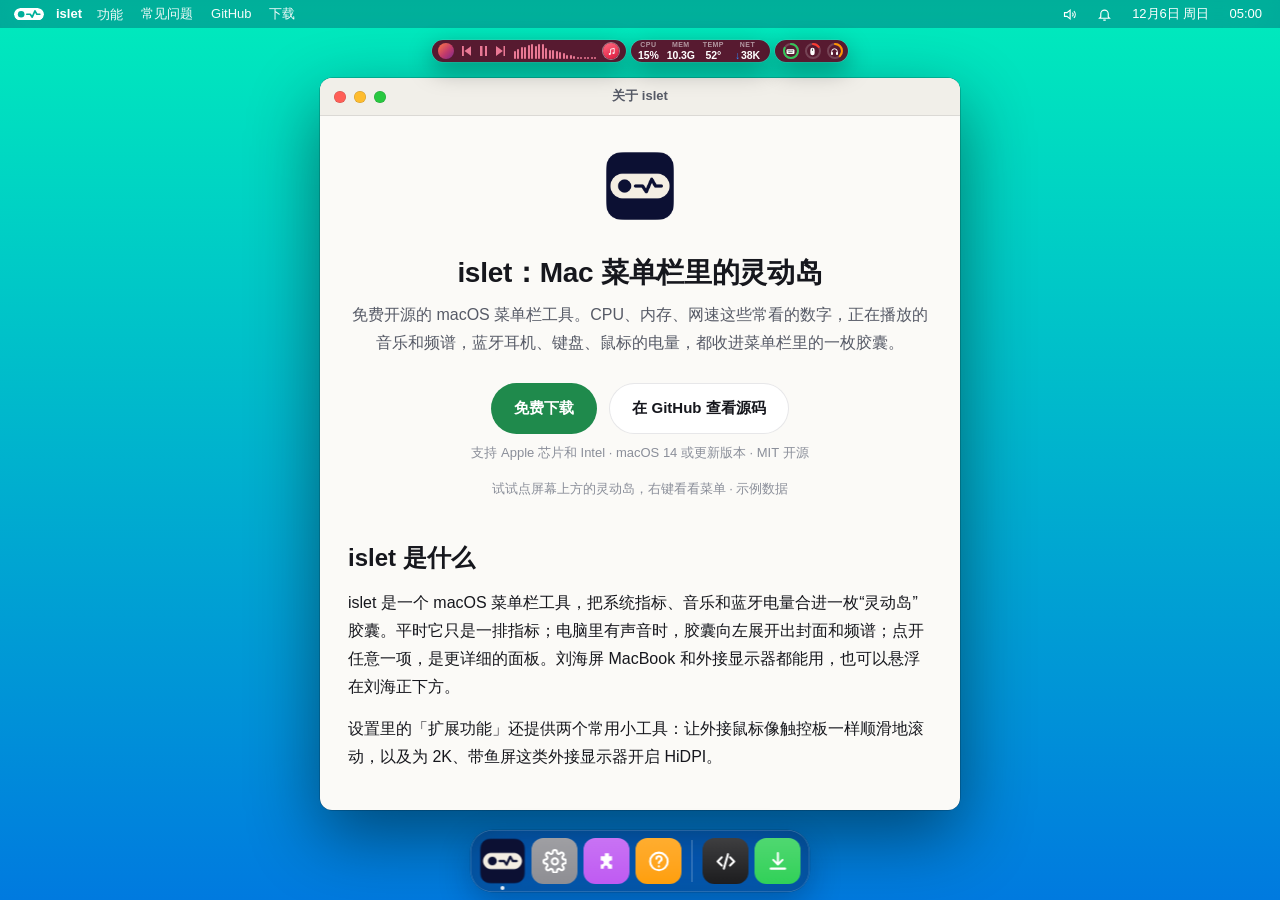
==== commit b478383f: "官网、README 与截图同步当前版本 - 截图重新生成：面板去掉眼睛按钮；灵动岛各状态改为分体胶囊（新装默认）；温度曲线改为设置里内嵌的编辑器；显示器为精简后的 HiDPI 档位 - README " ====
--- a/docs/index.html
+++ b/docs/index.html
@@ -41,7 +41,7 @@
 <p class="lead">免费开源的 macOS 菜单栏工具。CPU、内存、网速这些常看的数字，正在播放的音乐和频谱，蓝牙耳机、键盘、鼠标的电量，都收进菜单栏里的一枚胶囊。</p>
 <div class="actions"><a class="btn primary" href="https://github.com/Buerxzhang/islet/releases/latest">免费下载</a><a class="btn" href="https://github.com/Buerxzhang/islet" target="_blank" rel="noopener">在 GitHub 查看源码</a></div>
 <p class="meta">支持 Apple 芯片和 Intel · macOS 14 或更新版本 · MIT 开源</p>
-<p class="meta desk-only">试试点右上角菜单栏里的灵动岛 · 示例数据</p>
+<p class="meta desk-only">试试点屏幕上方的灵动岛，右键看看菜单 · 示例数据</p>
 </div>
 <figure class="shot page-only"><img src="screenshots/hero.png" width="860" alt="菜单栏里的 islet，下面是点开后的音乐和网速面板"></figure>
 
--- a/docs/desktop.css
+++ b/docs/desktop.css
@@ -123,6 +123,12 @@
 .music .app-ic { width: 16px; height: 16px; border-radius: 50%; margin-left: 7px; flex: none; background: linear-gradient(160deg, #ff6b81, #e0193f); box-shadow: 0 0 0 1px rgba(255,255,255,0.45); display: grid; place-items: center; }
 .music .app-ic svg { width: 11px; height: 11px; }
 .divider { width: 1px; height: 12px; background: rgba(255,255,255,0.18); margin: 0 5px; }
+/* 分体胶囊：音乐、系统指标、蓝牙电量各成一个小胶囊；合体时分组不占位 */
+.grp { display: contents; }
+.island.split { padding: 0; gap: 5px; box-shadow: none; }
+.island.split .grp { display: flex; align-items: center; height: 22px; padding: 0 3px; border-radius: 12px; background: var(--ibg, #000); box-shadow: 0 0 0 0.5px rgba(255,255,255,0.22); }
+.island.split.float { box-shadow: none; }
+.island.split.float .grp { box-shadow: 0 8px 24px rgba(0,0,0,0.35), 0 0 0 0.5px rgba(255,255,255,0.22); }
 .metric { flex-direction: column; justify-content: center; align-items: center; line-height: 1; padding: 0 3px; margin: 0 1px; }
 .metric b { font-size: 7px; letter-spacing: 0.06em; color: rgba(255,255,255,0.55); font-weight: 700; }
 .metric span { font-size: 10.5px; font-weight: 700; font-stretch: condensed; font-variant-numeric: tabular-nums; margin-top: 2px; letter-spacing: -0.01em; }
@@ -300,7 +306,10 @@
 .settings .note { margin: 4px 0 6px; color: var(--pn-text3); font-size: 11px; line-height: 1.6; }
 .settings .reset { text-align: right; margin-top: 10px; }
 .settings .reset a { color: var(--pn-text2); font-weight: 500; text-decoration: none; }
-.settings .modes { display: flex; gap: 6px; padding: 8px 0 6px; }
+.settings .modes { display: grid; grid-template-columns: repeat(5, 1fr); gap: 6px; padding: 8px 0 6px; }
+.settings .mode i { display: block; font-style: normal; font-size: 10px; color: var(--pn-text3); opacity: 0.7; }
+.settings .modes-more { text-align: right; font-size: 11px; padding-bottom: 6px; }
+.settings .modes-more a { color: var(--pn-accent-text); text-decoration: none; }
 .settings .mode { flex: 1; text-align: center; border-radius: 8px; background: var(--pn-bg); padding: 8px 2px; font-size: 11px; }
 .settings .mode b { display: block; font-weight: 600; font-size: 12px; }
 .settings .mode small { color: var(--pn-text3); }
@@ -380,9 +389,18 @@
 .ctxmenu { display: none; position: fixed; z-index: 9900; min-width: 210px; padding: 5px; font-size: 13px; color: var(--pn-text); border-radius: 9px;
   background: rgba(246, 246, 250, 0.86); backdrop-filter: blur(30px); -webkit-backdrop-filter: blur(30px); box-shadow: 0 12px 34px rgba(0,0,0,0.3), 0 0 0 0.5px rgba(0,0,0,0.2); }
 .ctxmenu.show { display: block; }
-.ctxmenu > div { display: flex; align-items: center; padding: 4px 10px 4px 4px; border-radius: 5px; cursor: default; }
-.ctxmenu > div[data-m]:hover { background: #2f7cf6; color: #fff; }
-.ctxmenu > div.dis { color: var(--pn-text3); }
+.ctxmenu div:not(.sub) { display: flex; align-items: center; padding: 4px 10px 4px 4px; border-radius: 5px; cursor: default; white-space: nowrap; }
+.ctxmenu div[data-m]:hover, .ctxmenu .has-sub:hover { background: #2f7cf6; color: #fff; }
+.ctxmenu div.dis { color: var(--pn-text3); }
+.ctxmenu div.hd { font-size: 11px; color: var(--pn-text3); padding: 3px 10px 1px; }
+/* 「显示内容」子菜单：悬停展开，右边放不下时往左开 */
+.ctxmenu .has-sub { position: relative; }
+.ctxmenu .sub { display: none; position: absolute; top: -5px; left: 100%; min-width: 190px; padding: 5px; border-radius: 9px; color: var(--pn-text);
+  background: rgba(246, 246, 250, 0.94); box-shadow: 0 12px 34px rgba(0,0,0,0.3), 0 0 0 0.5px rgba(0,0,0,0.2); }
+.ctxmenu.flip .sub { left: auto; right: 100%; }
+.ctxmenu .has-sub:hover .sub { display: block; }
+html.pn-dark .ctxmenu { background: rgba(40, 40, 44, 0.86); box-shadow: 0 12px 34px rgba(0,0,0,0.45), 0 0 0 0.5px rgba(255,255,255,0.15); }
+html.pn-dark .ctxmenu .sub { background: rgba(40, 40, 44, 0.94); box-shadow: 0 12px 34px rgba(0,0,0,0.45), 0 0 0 0.5px rgba(255,255,255,0.15); }
 .ctxmenu i { width: 18px; font-style: normal; text-align: center; }
 .ctxmenu kbd { margin-left: auto; font: inherit; opacity: 0.55; }
 .ctxmenu hr { border: 0; height: 0.5px; background: rgba(0,0,0,0.15); margin: 4px 8px; }
@@ -408,6 +426,7 @@
 /* 设置里新增的部件：下拉框、提醒规则、分辨率切换确认；面板里的外接磁盘、温度分组 */
 .settings .sel { font: inherit; font-size: 12px; color: var(--pn-text); background: var(--pn-card); border: 1px solid var(--pn-stroke2); border-radius: 6px; padding: 3px 6px; }
 .settings .rule { display: flex; align-items: center; gap: 8px; padding: 6px 0 6px 42px; color: var(--pn-text2); }
+.settings .rule.off > :not(.tg) { opacity: 0.55; }
 .settings .rule b { color: var(--pn-text); font-weight: 600; }
 .settings .rule .del { margin-left: auto; border: 0; background: none; color: var(--pn-text3); cursor: pointer; font-size: 12px; }
 .settings .mode { cursor: pointer; }
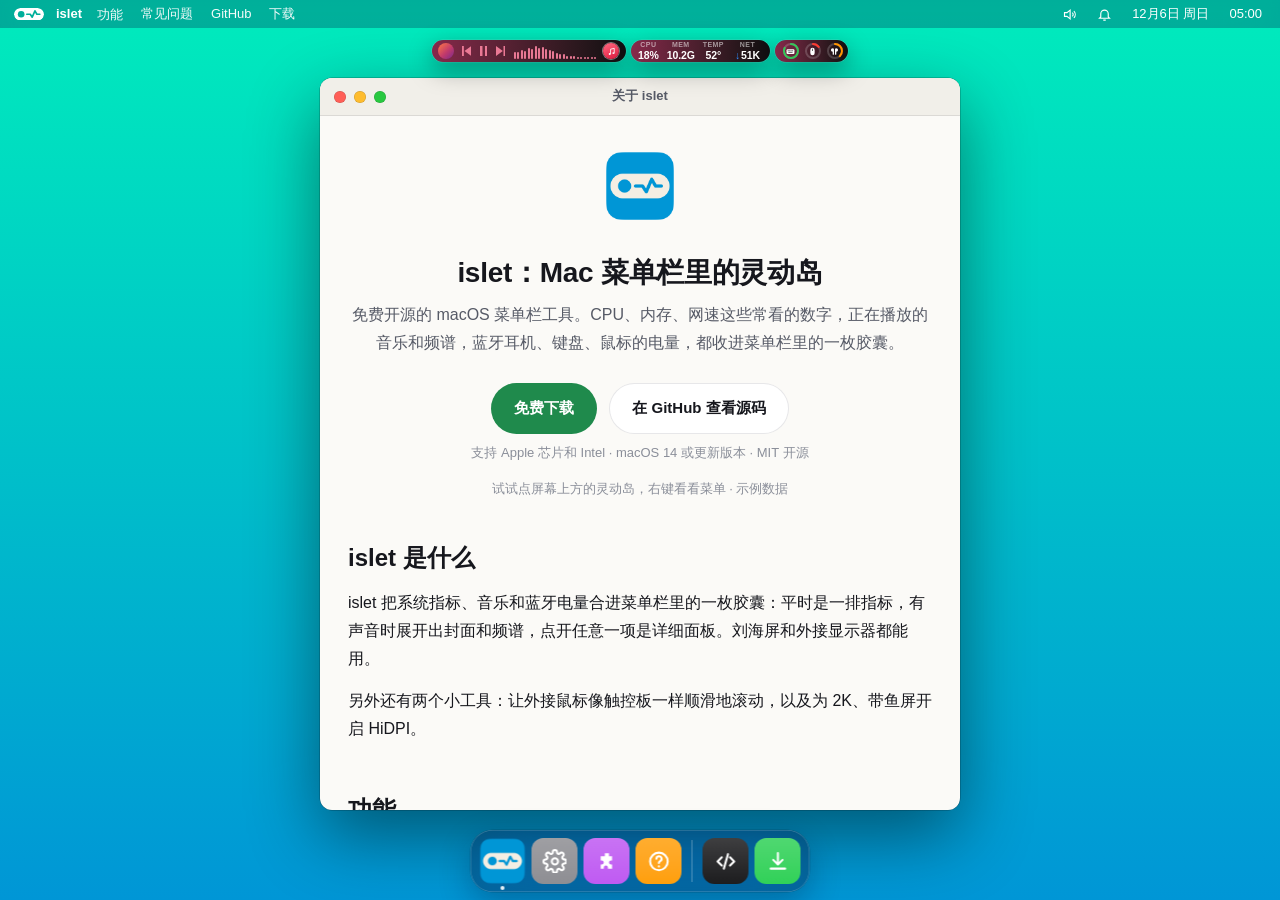
==== commit 8956ea57: "islet 1.4.0：新图标与主题蓝、胶囊样式（渐变 / 黑色 / 玻璃）、统一浅色、文案精简 - 图标改为天蓝 #0096D6，主题色同色；胶囊默认渐变，没播放时从主题蓝的深色版过渡到黑 - 样式" ====
--- a/docs/index.html
+++ b/docs/index.html
@@ -47,8 +47,8 @@
 
 <section>
 <h2>islet 是什么</h2>
-<p>islet 是一个 macOS 菜单栏工具，把系统指标、音乐和蓝牙电量合进一枚“灵动岛”胶囊。平时它只是一排指标；电脑里有声音时，胶囊向左展开出封面和频谱；点开任意一项，是更详细的面板。刘海屏 MacBook 和外接显示器都能用，也可以悬浮在刘海正下方。</p>
-<p>设置里的「扩展功能」还提供两个常用小工具：让外接鼠标像触控板一样顺滑地滚动，以及为 2K、带鱼屏这类外接显示器开启 HiDPI。</p>
+<p>islet 把系统指标、音乐和蓝牙电量合进菜单栏里的一枚胶囊：平时是一排指标，有声音时展开出封面和频谱，点开任意一项是详细面板。刘海屏和外接显示器都能用。</p>
+<p>另外还有两个小工具：让外接鼠标像触控板一样顺滑地滚动，以及为 2K、带鱼屏开启 HiDPI。</p>
 </section>
 
 <section id="features">
@@ -70,7 +70,8 @@
 <details><summary>支持哪些 Mac？</summary><p>支持 Apple 芯片和 Intel，需要 macOS 14 或更新版本；实时频谱需要 macOS 14.2 或更新版本。刘海屏 MacBook 和外接显示器都能用。</p></details>
 <details><summary>第一次打开提示「无法验证开发者」怎么办？</summary><p>在「应用程序」里右键 islet，选「打开」；或者到「系统设置 → 隐私与安全性」点「仍要打开」。</p></details>
 <details><summary>会收集我的数据吗？</summary><p>不收集、不上传任何使用数据。只在查询公网 IP、测量延迟、检查和下载更新、查询 GitHub 标星数时联网；画频谱只读取电脑播放的声音，不录麦克风。</p></details>
-<details><summary>怎么更新？</summary><p>在 islet 设置的「关于」页检查更新：先下载，下载好后再点重启完成更新，设置会保留。</p></details>
+<details><summary>怎么更新？</summary><p>在设置的「关于」页下载更新，由你决定何时重启，设置会保留。</p>
+</details>
 </div></section>
 
 <section class="win feature closed" id="feature"><div class="tb"><span class="tl r" title="关闭"></span><span class="tl y" title="关闭"></span><span class="tl g" title="放大"></span><span class="ttl">功能</span></div><div class="wcontent"></div></section>
--- a/docs/style.css
+++ b/docs/style.css
@@ -5,25 +5,11 @@
   --text2: #565a66;
   --text3: #8a8e99;
   --line: rgba(20, 22, 40, 0.1);
-  --accent: #0c1033;
+  --accent: #0096d6;
   --accent-text: #2a4bd7;
   --cta: #1f8a4c;
   --cta-text: #ffffff;
   --soft: #f1efe9;
-}
-@media (prefers-color-scheme: dark) {
-  :root {
-    --bg: #0f1016;
-    --card: #181a22;
-    --text: #eceef3;
-    --text2: #a7abb7;
-    --text3: #737887;
-    --line: rgba(255, 255, 255, 0.1);
-    --accent: #f4eee3;
-    --accent-text: #8fa7ff;
-    --cta: #2fa463;
-    --soft: #1d1f28;
-  }
 }
 * { box-sizing: border-box; }
 html { -webkit-text-size-adjust: 100%; }
--- a/docs/desktop.css
+++ b/docs/desktop.css
@@ -15,7 +15,7 @@
   margin: 0; color: #1d1d1f; user-select: none; -webkit-user-select: none;
   font-family: -apple-system, BlinkMacSystemFont, "PingFang SC", "Hiragino Sans GB", sans-serif;
   /* 壁纸：上方青绿、下方蓝色的渐变 */
-  background-image: linear-gradient(0deg, #007adf 0%, #00ecbc 100%);
+  background-image: linear-gradient(0deg, #0096d6 0%, #00ecbc 100%);
 }
 html.desk a { text-decoration: none; }
 
@@ -128,6 +128,8 @@
 .island.split { padding: 0; gap: 5px; box-shadow: none; }
 .island.split .grp { display: flex; align-items: center; height: 22px; padding: 0 3px; border-radius: 12px; background: var(--ibg, #000); box-shadow: 0 0 0 0.5px rgba(255,255,255,0.22); }
 .island.split.float { box-shadow: none; }
+.island.glass, .island.glass.split .grp { background: rgba(0,0,0,0.42); -webkit-backdrop-filter: blur(16px) saturate(170%); backdrop-filter: blur(16px) saturate(170%); }
+.island.glass.split { background: transparent; -webkit-backdrop-filter: none; backdrop-filter: none; }
 .island.split.float .grp { box-shadow: 0 8px 24px rgba(0,0,0,0.35), 0 0 0 0.5px rgba(255,255,255,0.22); }
 .metric { flex-direction: column; justify-content: center; align-items: center; line-height: 1; padding: 0 3px; margin: 0 1px; }
 .metric b { font-size: 7px; letter-spacing: 0.06em; color: rgba(255,255,255,0.55); font-weight: 700; }
@@ -158,14 +160,15 @@
 .gauge { width: 96px; height: 96px; position: relative; flex: none; }
 .gauge svg { width: 96px; height: 96px; transform: rotate(-90deg); }
 .gauge .v { position: absolute; inset: 0; display: grid; place-content: center; text-align: center; }
-.gauge .v b { font-size: 22px; font-weight: 700; line-height: 1.1; font-variant-numeric: tabular-nums; }
+.gauge .v b { font-size: 22px; font-weight: 700; line-height: 1.1; font-variant-numeric: tabular-nums; font-stretch: condensed; }
+.gauge .v b i { font-style: normal; font-size: 13px; }
 .gauge .v small { font-size: 10px; color: var(--pn-text3); }
 .kv { display: grid; grid-template-columns: auto 1fr; gap: 6px 14px; font-size: 12px; }
 .kv dt { color: var(--pn-text3); }
 .kv dd { margin: 0; font-weight: 600; font-variant-numeric: tabular-nums; }
 .segctl { display: inline-flex; background: var(--pn-inset); border-radius: 7px; padding: 2px; margin: 12px 0 6px; }
 .segctl button { border: 0; background: none; font: inherit; font-size: 11px; font-weight: 500; color: var(--pn-text2); padding: 3px 10px; border-radius: 5px; cursor: pointer; }
-.segctl button.sel { background: var(--pn-sel); color: var(--pn-accent-text); box-shadow: 0 0 0 1px rgba(26,155,215,0.45) inset; }
+.segctl button.sel { background: var(--pn-sel); color: var(--pn-accent-text); box-shadow: 0 0 0 1px rgba(0,150,214,0.45) inset; }
 .chart { width: 100%; height: 56px; display: block; }
 .chart-foot { display: flex; justify-content: space-between; color: var(--pn-text3); font-size: 11px; margin-top: 4px; }
 .legend i { display: inline-block; width: 8px; height: 3px; border-radius: 2px; margin: 0 4px 2px 0; vertical-align: middle; }
@@ -226,6 +229,7 @@
 .bt-dev .big .g svg { width: 20px; height: 20px; stroke: var(--pn-text); fill: none; stroke-width: 1.5; }
 .bt-dev small { color: var(--pn-text2); display: block; white-space: nowrap; overflow: hidden; text-overflow: ellipsis; }
 .bt-dev b { font-size: 13px; }
+.bt-dev small.box { font-size: 11px; color: var(--pn-text3); }
 .bt-other { display: flex; align-items: center; gap: 10px; }
 .bt-other .di { width: 28px; height: 28px; border-radius: 50%; background: var(--pn-inset); display: grid; place-items: center; }
 .bt-other .di svg { width: 16px; height: 16px; stroke: var(--pn-text2); fill: none; stroke-width: 1.5; }
@@ -241,7 +245,7 @@
 html.desk .page-only { display: none; }
 html.desk .panel { display: block; }
 
-@keyframes flash { 0%, 60% { background: rgba(26,155,215,0.16); } 100% { background: transparent; } }
+@keyframes flash { 0%, 60% { background: rgba(0,150,214,0.16); } 100% { background: transparent; } }
 
 /* 菜单栏左上角：只用 islet 的胶囊标志（白色，镂空圆点和脉搏线），不要深色方块底 */
 .brand .mark { display: none; }
@@ -257,7 +261,7 @@
 .settings .side { width: 190px; flex: none; padding: 14px 10px; background: var(--pn-side); display: flex; flex-direction: column; gap: 2px; }
 .settings .sep-v { width: 1px; flex: none; background: var(--pn-sep); }
 .settings .nav { display: flex; align-items: center; gap: 10px; height: 34px; padding: 0 8px; border-radius: 8px; cursor: pointer; }
-.settings .nav.sel { background: rgba(26,155,215,0.2); font-weight: 500; }
+.settings .nav.sel { background: rgba(0,150,214,0.2); font-weight: 500; }
 .settings .nav small { margin-left: auto; color: var(--pn-text3); font-size: 11px; }
 .settings .side .sep { height: 1px; background: var(--pn-sep); margin: 6px 8px; }
 .settings .tile { display: grid; place-items: center; flex: none; }
@@ -282,7 +286,7 @@
 .settings .tg.on::after { left: 15px; }
 .settings .sg { display: flex; gap: 2px; padding: 2px; background: var(--pn-inset); border-radius: 8px; flex: none; }
 .settings .sg button { flex: 1; min-height: 26px; border: 0; background: none; font: inherit; font-weight: 500; color: var(--pn-text2); border-radius: 6px; cursor: pointer; white-space: nowrap; padding: 0 6px; }
-.settings .sg button.sel { background: var(--pn-sel); color: var(--pn-accent-text); box-shadow: inset 0 0 0 1px rgba(26,155,215,0.45); }
+.settings .sg button.sel { background: var(--pn-sel); color: var(--pn-accent-text); box-shadow: inset 0 0 0 1px rgba(0,150,214,0.45); }
 .settings .pbtn { border: 1px solid var(--pn-stroke2); background: var(--pn-card); border-radius: 7px; padding: 4px 10px; font: inherit; font-weight: 500; color: var(--pn-text); cursor: pointer; text-decoration: none; white-space: nowrap; flex: none; }
 .settings .btns { display: flex; gap: 8px; flex: none; }
 .settings .preview { display: flex; flex-direction: column; align-items: center; gap: 10px; margin-bottom: 18px; }
@@ -296,11 +300,18 @@
 .settings .item .chev svg { width: 10px; height: 10px; fill: none; stroke: var(--pn-text3); stroke-width: 3.2; stroke-linecap: round; stroke-linejoin: round; }
 .settings .item .chev.open { transform: rotate(90deg); }
 .settings .item .chev.none { visibility: hidden; }
-.settings .item .nm { flex: 1; }
+.settings .item .nm { flex: 1; display: flex; flex-direction: column; }
+.settings .item .nm small { color: var(--pn-text3); font-size: 11px; margin-top: 2px; }
+.settings .item.off .nm, .settings .item.off .tile { opacity: 0.45; }
+.settings .item .tg { cursor: pointer; }
+.settings .list + .list { margin-top: 8px; }
+.settings .mets { padding-left: 40px; }
+.settings .mets.off { opacity: 0.45; pointer-events: none; }
+.settings .hint a { color: var(--pn-accent-text, #0096d6); text-decoration: none; font-weight: 500; }
 .settings .item .grip { width: 28px; height: 30px; display: grid; place-items: center; }
 .settings .item .grip svg { width: 14px; height: 14px; stroke: var(--pn-text3); stroke-width: 2; stroke-linecap: round; }
 .settings .item.flash { animation: flash 1.2s ease; }
-@keyframes flash { 0%, 60% { background: rgba(26,155,215,0.16); } 100% { background: transparent; } }
+@keyframes flash { 0%, 60% { background: rgba(0,150,214,0.16); } 100% { background: transparent; } }
 .settings .empty { color: var(--pn-text3); font-size: 11px; text-align: center; min-height: 36px; display: grid; place-items: center; }
 .settings .detail { margin: 0 0 8px 46px; padding: 6px 12px; background: var(--pn-soft); border-radius: 8px; }
 .settings .note { margin: 4px 0 6px; color: var(--pn-text3); font-size: 11px; line-height: 1.6; }
@@ -308,12 +319,10 @@
 .settings .reset a { color: var(--pn-text2); font-weight: 500; text-decoration: none; }
 .settings .modes { display: grid; grid-template-columns: repeat(5, 1fr); gap: 6px; padding: 8px 0 6px; }
 .settings .mode i { display: block; font-style: normal; font-size: 10px; color: var(--pn-text3); opacity: 0.7; }
-.settings .modes-more { text-align: right; font-size: 11px; padding-bottom: 6px; }
-.settings .modes-more a { color: var(--pn-accent-text); text-decoration: none; }
 .settings .mode { flex: 1; text-align: center; border-radius: 8px; background: var(--pn-bg); padding: 8px 2px; font-size: 11px; }
 .settings .mode b { display: block; font-weight: 600; font-size: 12px; }
 .settings .mode small { color: var(--pn-text3); }
-.settings .mode.sel { background: var(--pn-sel); box-shadow: inset 0 0 0 1px rgba(26,155,215,0.45); color: var(--pn-accent-text); }
+.settings .mode.sel { background: var(--pn-sel); box-shadow: inset 0 0 0 1px rgba(0,150,214,0.45); color: var(--pn-accent-text); }
 .settings .about { display: flex; align-items: center; gap: 16px; margin-bottom: 18px; }
 .settings .about img { width: 72px; height: 72px; }
 .settings .about b { font-size: 22px; font-weight: 700; }
@@ -325,7 +334,7 @@
 .item.ghost .tile { display: grid; place-items: center; flex: none; } .item.ghost .tile svg { width: 54%; height: 54%; }
 .item.ghost .chev { width: 12px; visibility: hidden; } .item.ghost .nm { flex: 1; }
 .item.ghost .grip svg { width: 14px; height: 14px; stroke: var(--pn-text3); stroke-width: 2; }
-.dropline { position: fixed; z-index: 99991; height: 3px; border-radius: 2px; background: #1a9bd7; box-shadow: 0 0 6px rgba(26,155,215,0.6); pointer-events: none; }
+.dropline { position: fixed; z-index: 99991; height: 3px; border-radius: 2px; background: #0096d6; box-shadow: 0 0 6px rgba(0,150,214,0.6); pointer-events: none; }
 /* 面板标题栏右侧两个按钮挨着 */
 .ph .gearbtn + .gearbtn { margin-left: 0; }
 .ph .toggle + .gearbtn { margin-left: 8px; }
@@ -399,8 +408,6 @@
   background: rgba(246, 246, 250, 0.94); box-shadow: 0 12px 34px rgba(0,0,0,0.3), 0 0 0 0.5px rgba(0,0,0,0.2); }
 .ctxmenu.flip .sub { left: auto; right: 100%; }
 .ctxmenu .has-sub:hover .sub { display: block; }
-html.pn-dark .ctxmenu { background: rgba(40, 40, 44, 0.86); box-shadow: 0 12px 34px rgba(0,0,0,0.45), 0 0 0 0.5px rgba(255,255,255,0.15); }
-html.pn-dark .ctxmenu .sub { background: rgba(40, 40, 44, 0.94); box-shadow: 0 12px 34px rgba(0,0,0,0.45), 0 0 0 0.5px rgba(255,255,255,0.15); }
 .ctxmenu i { width: 18px; font-style: normal; text-align: center; }
 .ctxmenu kbd { margin-left: auto; font: inherit; opacity: 0.55; }
 .ctxmenu hr { border: 0; height: 0.5px; background: rgba(0,0,0,0.15); margin: 4px 8px; }
@@ -408,20 +415,12 @@
   background: rgba(30,30,34,0.86); backdrop-filter: blur(20px); opacity: 0; transition: opacity .2s, transform .2s; pointer-events: none; }
 .toast.show { opacity: 1; transform: translate(-50%, 0); }
 
-/* ---------- 主题（设置 › 通用 › 主题：面板和窗口） ---------- */
+/* ---------- 面板和窗口的颜色（统一浅色；主题色 #0096d6，和应用图标底色一致（取自背景渐变）） ---------- */
 :root { --pn-bg: #f2f2f5; --pn-card: #fff; --pn-text: #1d1d1f; --pn-text2: #55555b; --pn-text3: #6e6e73; --pn-inset: #e4e4ea; --pn-stroke: rgba(0,0,0,0.08); --pn-stroke2: rgba(0,0,0,0.12);
-  --pn-sep: rgba(0,0,0,0.1); --pn-accent-text: #00669e; --pn-accent: #1a9bd7; --pn-sel: rgba(26,155,215,0.18); --pn-glass: rgba(242,242,246,0.86); --pn-soft: rgba(29,29,31,0.04);
-  --pn-side: rgba(228,228,234,0.5); --pn-hover: rgba(0,0,0,0.05); }
-html.pn-dark { --pn-bg: #1c1c1e; --pn-card: #2a2a2e; --pn-text: #f5f5f7; --pn-text2: #a1a1a6; --pn-text3: #8a8a90; --pn-inset: #141416; --pn-stroke: rgba(255,255,255,0.06); --pn-stroke2: rgba(255,255,255,0.12);
-  --pn-sep: rgba(255,255,255,0.1); --pn-accent-text: #46c8ff; --pn-accent: #46c8ff; --pn-sel: rgba(70,200,255,0.18); --pn-glass: rgba(40,40,44,0.86); --pn-soft: rgba(255,255,255,0.05);
-  --pn-side: rgba(20,20,22,0.5); --pn-hover: rgba(255,255,255,0.06); }
-/* 关于、常见问题、功能这些窗口也跟着主题走 */
-html.desk.pn-dark { --bg: #0f1016; --card: #181a22; --text: #eceef3; --text2: #a7abb7; --text3: #737887; --line: rgba(255,255,255,0.1); --accent-text: #8fa7ff; --soft: #1d1f28; --cta: #2fa463; }
+  --pn-sep: rgba(0,0,0,0.1); --pn-accent-text: #006e9e; --pn-accent: #0096d6; --pn-sel: rgba(0,150,214,0.16); --pn-glass: rgba(242,242,246,0.86); --pn-soft: rgba(29,29,31,0.04);
+  --pn-side: rgba(228,228,234,0.5); --pn-hover: rgba(0,0,0,0.05);
+  --pn-cool: #1b8a3e; --pn-warm: #a65c00; --pn-hot: #c4000e; }
 html.desk.pn-light { --bg: #fbfaf7; --card: #ffffff; --text: #16171d; --text2: #565a66; --text3: #8a8e99; --line: rgba(20,22,40,0.1); --accent-text: #2a4bd7; --soft: #f1efe9; --cta: #1f8a4c; }
-html.pn-dark .ctxmenu > div.dis { color: var(--pn-text3); }
-html.pn-dark .ctxmenu hr, html.pn-dark .mmenu .drop hr { background: rgba(255,255,255,0.15); }
-html.desk.pn-dark .mmenu .drop { background: var(--pn-glass); }
-html.desk.pn-dark .mmenu .drop a { color: var(--pn-text); }
 
 /* 设置里新增的部件：下拉框、提醒规则、分辨率切换确认；面板里的外接磁盘、温度分组 */
 .settings .sel { font: inherit; font-size: 12px; color: var(--pn-text); background: var(--pn-card); border: 1px solid var(--pn-stroke2); border-radius: 6px; padding: 3px 6px; }
@@ -430,15 +429,17 @@
 .settings .rule b { color: var(--pn-text); font-weight: 600; }
 .settings .rule .del { margin-left: auto; border: 0; background: none; color: var(--pn-text3); cursor: pointer; font-size: 12px; }
 .settings .mode { cursor: pointer; }
-.settings .confirm { display: flex; align-items: center; gap: 10px; margin: 2px 0 6px; padding: 8px 10px; border-radius: 8px; background: var(--pn-sel); color: var(--pn-accent-text); font-size: 11px; }
-.settings .confirm .btns { margin-left: auto; }
 .panel .vol-row { display: flex; align-items: center; justify-content: space-between; }
 .panel .vol-row b { display: block; font-weight: 600; }
 .panel .vol-row small { color: var(--pn-text3); font-size: 11px; }
 .panel .vol-row button { border: 1px solid var(--pn-stroke2); background: var(--pn-card); color: var(--pn-text); border-radius: 6px; padding: 3px 10px; font: inherit; cursor: pointer; }
 .panel .rows.grp { margin-bottom: 8px; }
 .panel .rows .ok { color: #1b8a3e; }
-html.pn-dark .panel .rows .ok { color: #30d158; }
 .island.float { cursor: default; }
 
 .settings .hint { margin: -10px 0 18px; color: var(--pn-text3); font-size: 11px; }
+
+.settings .sg button.dis { opacity: 0.4; cursor: default; }
+.settings .item .nm .chev { font-style: normal; color: var(--pn-text3); margin-left: 6px; display: inline-block; transition: transform .18s; }
+.settings .item .nm .chev.open { transform: rotate(90deg); }
+.settings .item .nm[data-mets] { cursor: pointer; }
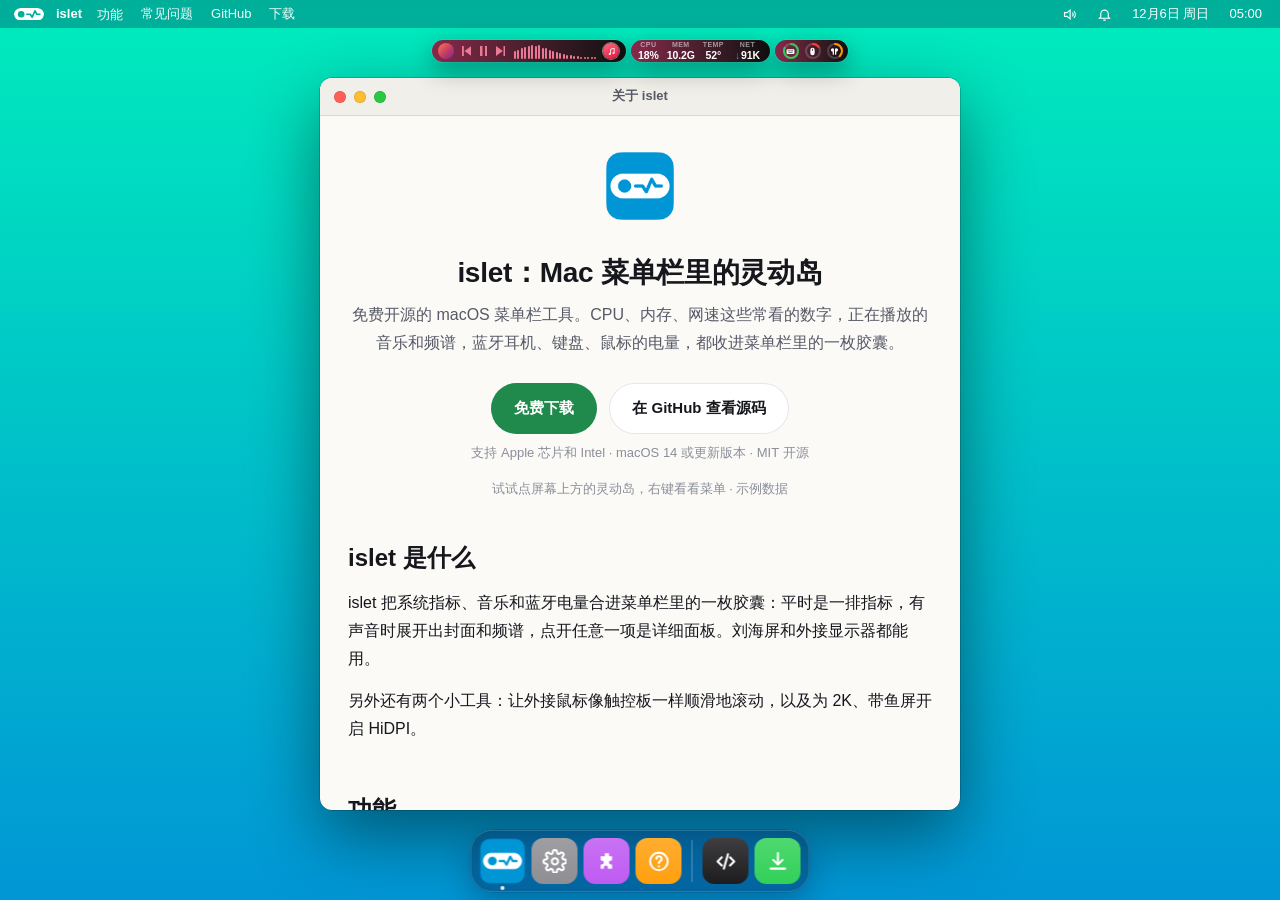
==== commit 84101803: "为官网和标签页图标使用内容版本地址避免旧缓存" ====
--- a/docs/index.html
+++ b/docs/index.html
@@ -11,7 +11,7 @@
 <meta property="og:description" content="islet 是免费开源的 Mac 菜单栏工具：在菜单栏显示 CPU、内存、网速、温度等系统指标，正在播放的音乐和实时频谱，蓝牙耳机键盘鼠标电量，还支持鼠标平滑滚动和外接显示器 HiDPI。">
 <meta property="og:url" content="https://buerxzhang.github.io/islet/">
 <meta property="og:image" content="https://buerxzhang.github.io/islet/screenshots/hero.png">
-<link rel="icon" href="icon.png">
+<link rel="icon" href="icon-b1a28c54b977.png">
 <link rel="stylesheet" href="style.css">
 <link rel="stylesheet" href="desktop.css">
 <script type="application/ld+json">{"@context": "https://schema.org", "@type": "SoftwareApplication", "name": "islet", "operatingSystem": "macOS 14 或更新版本", "applicationCategory": "UtilitiesApplication", "description": "免费开源的 Mac 菜单栏灵动岛：系统指标、音乐频谱、蓝牙电量，以及鼠标平滑滚动和外接显示器 HiDPI。", "offers": {"@type": "Offer", "price": "0", "priceCurrency": "CNY"}, "downloadUrl": "https://github.com/Buerxzhang/islet/releases/latest", "url": "https://buerxzhang.github.io/islet/", "image": "https://buerxzhang.github.io/islet/screenshots/hero.png", "license": "https://opensource.org/licenses/MIT"}</script>
@@ -19,7 +19,7 @@
 </head>
 <body>
 <header class="top"><div class="wrap">
-<a class="brand" href="./" data-win="about"><img src="icon.png" alt=""><svg class="mark" viewBox="152 362 720 300" aria-hidden="true"><mask id="m"><rect x="152" y="362" width="720" height="300" rx="150" fill="#fff"/><circle cx="324" cy="512" r="80" fill="#000"/><path d="M458 512H542L589 582L655 430L701 512H772" fill="none" stroke="#000" stroke-width="40" stroke-linecap="round" stroke-linejoin="round"/></mask><rect x="152" y="362" width="720" height="300" rx="150" fill="currentColor" mask="url(#m)"/></svg>islet</a>
+<a class="brand" href="./" data-win="about"><img src="icon-b1a28c54b977.png" alt=""><svg class="mark" viewBox="152 362 720 300" aria-hidden="true"><mask id="m"><rect x="152" y="362" width="720" height="300" rx="150" fill="#fff"/><circle cx="324" cy="512" r="80" fill="#000"/><path d="M458 512H542L589 582L655 430L701 512H772" fill="none" stroke="#000" stroke-width="40" stroke-linecap="round" stroke-linejoin="round"/></mask><rect x="152" y="362" width="720" height="300" rx="150" fill="currentColor" mask="url(#m)"/></svg>islet</a>
 <nav class="top">
 <div class="mmenu"><a href="#features">功能</a><div class="drop">
 <a href="system-monitor.html">系统指标</a>
@@ -36,7 +36,7 @@
 <main class="wrap desktop">
 <section class="win" id="about"><div class="tb"><span class="tl r" title="关闭"></span><span class="tl y" title="关闭"></span><span class="tl g" title="放大"></span><span class="ttl">关于 islet</span></div><div class="wcontent">
 <div class="hero">
-<img class="icon" src="icon.png" alt="islet 图标">
+<img class="icon" src="icon-b1a28c54b977.png" alt="islet 图标">
 <h1>islet：Mac 菜单栏里的灵动岛</h1>
 <p class="lead">免费开源的 macOS 菜单栏工具。CPU、内存、网速这些常看的数字，正在播放的音乐和频谱，蓝牙耳机、键盘、鼠标的电量，都收进菜单栏里的一枚胶囊。</p>
 <div class="actions"><a class="btn primary" href="https://github.com/Buerxzhang/islet/releases/latest">免费下载</a><a class="btn" href="https://github.com/Buerxzhang/islet" target="_blank" rel="noopener">在 GitHub 查看源码</a></div>
@@ -77,7 +77,7 @@
 <section class="win feature closed" id="feature"><div class="tb"><span class="tl r" title="关闭"></span><span class="tl y" title="关闭"></span><span class="tl g" title="放大"></span><span class="ttl">功能</span></div><div class="wcontent"></div></section>
 </main>
 <nav class="dock" aria-label="程序坞（装饰）"></nav>
-<script src="desktop.js" defer></script>
+<script src="desktop.js?v=a82707d200ea" defer></script>
 
 <footer><div class="wrap">
 islet · 菜单栏里的灵动岛 · 免费开源（MIT） · <a href="https://github.com/Buerxzhang/islet">GitHub</a> · <a href="https://github.com/Buerxzhang/islet/issues">反馈问题</a>
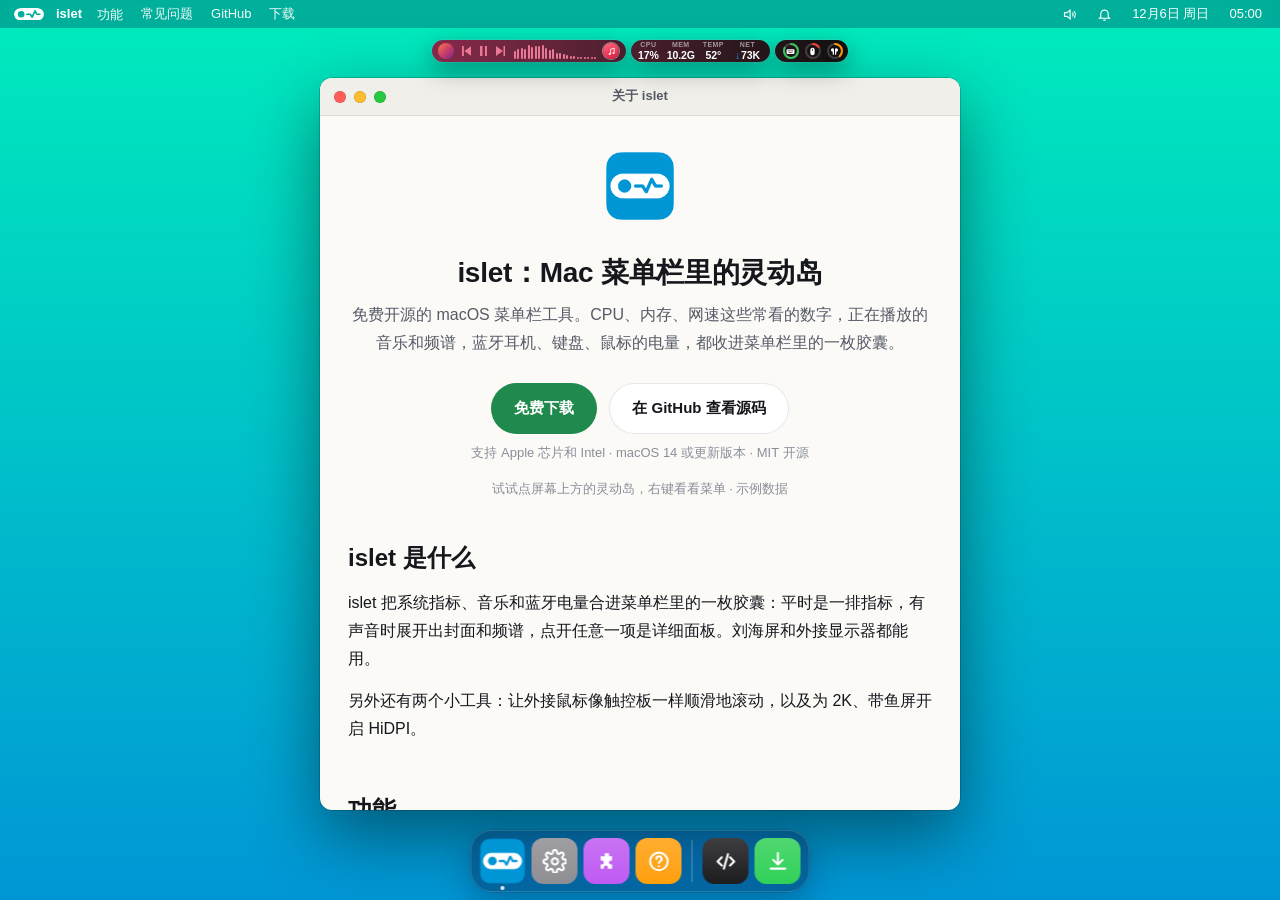
==== commit d4c95d49: "islet 1.4.1：音乐软件识别与显示规则、若干修复，README / 官网补充说明 - 音乐软件按软件声明的“音乐”类别识别，名单兜底；打开音乐软件就显示它的图标（还没上报播放信息时先显示图标，" ====
--- a/docs/index.html
+++ b/docs/index.html
@@ -15,7 +15,7 @@
 <link rel="stylesheet" href="style.css">
 <link rel="stylesheet" href="desktop.css">
 <script type="application/ld+json">{"@context": "https://schema.org", "@type": "SoftwareApplication", "name": "islet", "operatingSystem": "macOS 14 或更新版本", "applicationCategory": "UtilitiesApplication", "description": "免费开源的 Mac 菜单栏灵动岛：系统指标、音乐频谱、蓝牙电量，以及鼠标平滑滚动和外接显示器 HiDPI。", "offers": {"@type": "Offer", "price": "0", "priceCurrency": "CNY"}, "downloadUrl": "https://github.com/Buerxzhang/islet/releases/latest", "url": "https://buerxzhang.github.io/islet/", "image": "https://buerxzhang.github.io/islet/screenshots/hero.png", "license": "https://opensource.org/licenses/MIT"}</script>
-<script type="application/ld+json">{"@context": "https://schema.org", "@type": "FAQPage", "mainEntity": [{"@type": "Question", "name": "islet 免费吗？", "acceptedAnswer": {"@type": "Answer", "text": "免费，开源，使用 MIT 许可证，源代码在 GitHub 上公开。"}}, {"@type": "Question", "name": "支持哪些 Mac？", "acceptedAnswer": {"@type": "Answer", "text": "支持 Apple 芯片和 Intel，需要 macOS 14 或更新版本；实时频谱需要 macOS 14.2 或更新版本。刘海屏 MacBook 和外接显示器都能用。"}}, {"@type": "Question", "name": "第一次打开提示「无法验证开发者」怎么办？", "acceptedAnswer": {"@type": "Answer", "text": "在「应用程序」里右键 islet，选「打开」；或者到「系统设置 → 隐私与安全性」点「仍要打开」。"}}, {"@type": "Question", "name": "会收集我的数据吗？", "acceptedAnswer": {"@type": "Answer", "text": "不收集、不上传任何使用数据。只在查询公网 IP、测量延迟、检查和下载更新、查询 GitHub 标星数时联网；画频谱只读取电脑播放的声音，不录麦克风。"}}, {"@type": "Question", "name": "怎么更新？", "acceptedAnswer": {"@type": "Answer", "text": "在 islet 设置的「关于」页检查更新：先下载，下载好后再点重启完成更新，设置会保留。"}}]}</script>
+<script type="application/ld+json">{"@context": "https://schema.org", "@type": "FAQPage", "mainEntity": [{"@type": "Question", "name": "islet 免费吗？", "acceptedAnswer": {"@type": "Answer", "text": "免费，开源，使用 MIT 许可证，源代码在 GitHub 上公开。"}}, {"@type": "Question", "name": "支持哪些 Mac？", "acceptedAnswer": {"@type": "Answer", "text": "支持 Apple 芯片和 Intel，需要 macOS 14 或更新版本；实时频谱需要 macOS 14.2 或更新版本。刘海屏 MacBook 和外接显示器都能用。"}}, {"@type": "Question", "name": "第一次打开提示「无法验证开发者」怎么办？", "acceptedAnswer": {"@type": "Answer", "text": "在「应用程序」里右键 islet，选「打开」；或者到「系统设置 → 隐私与安全性」点「仍要打开」。"}}, {"@type": "Question", "name": "会收集我的数据吗？", "acceptedAnswer": {"@type": "Answer", "text": "不收集、不上传任何使用数据。只在查询公网 IP、测量延迟、检查和下载更新、查询 GitHub 标星数时联网；画频谱只读取电脑播放的声音，不录麦克风。"}}, {"@type": "Question", "name": "支持哪些音乐软件？", "acceptedAnswer": {"@type": "Answer", "text": "软件自己声明为「音乐」类别的会自动识别，另外内置了网易云音乐、QQ 音乐、Apple Music、Spotify、酷狗、酷我等名单。目前只专门适配过网易云音乐和 QQ 音乐，其他播放器有问题欢迎到 GitHub 提交 issue。"}}, {"@type": "Question", "name": "新装后默认是什么样子？", "acceptedAnswer": {"@type": "Answer", "text": "有刘海的屏悬浮在刘海下方，否则在菜单栏最左侧；分体胶囊、渐变样式；显示 CPU、内存、温度、网速（无刘海的屏再加 GPU、磁盘、功耗、风扇）、音乐和蓝牙电量。平滑滚动、HiDPI、风扇调速默认关闭。"}}, {"@type": "Question", "name": "怎么更新？", "acceptedAnswer": {"@type": "Answer", "text": "在 islet 设置的「关于」页检查更新：先下载，下载好后再点重启完成更新，设置会保留。"}}]}</script>
 </head>
 <body>
 <header class="top"><div class="wrap">
@@ -70,6 +70,8 @@
 <details><summary>支持哪些 Mac？</summary><p>支持 Apple 芯片和 Intel，需要 macOS 14 或更新版本；实时频谱需要 macOS 14.2 或更新版本。刘海屏 MacBook 和外接显示器都能用。</p></details>
 <details><summary>第一次打开提示「无法验证开发者」怎么办？</summary><p>在「应用程序」里右键 islet，选「打开」；或者到「系统设置 → 隐私与安全性」点「仍要打开」。</p></details>
 <details><summary>会收集我的数据吗？</summary><p>不收集、不上传任何使用数据。只在查询公网 IP、测量延迟、检查和下载更新、查询 GitHub 标星数时联网；画频谱只读取电脑播放的声音，不录麦克风。</p></details>
+<details><summary>支持哪些音乐软件？</summary><p>软件自己声明为「音乐」类别的会自动识别，另外内置了网易云音乐、QQ 音乐、Apple Music、Spotify、酷狗、酷我等名单。目前只专门适配过网易云音乐和 QQ 音乐，其他播放器有问题欢迎到 GitHub 提交 issue。</p></details>
+<details><summary>新装后默认是什么样子？</summary><p>有刘海的屏悬浮在刘海下方，否则在菜单栏最左侧；分体胶囊、渐变样式；显示 CPU、内存、温度、网速（无刘海的屏再加 GPU、磁盘、功耗、风扇）、音乐和蓝牙电量。平滑滚动、HiDPI、风扇调速默认关闭。</p></details>
 <details><summary>怎么更新？</summary><p>在设置的「关于」页下载更新，由你决定何时重启，设置会保留。</p>
 </details>
 </div></section>
